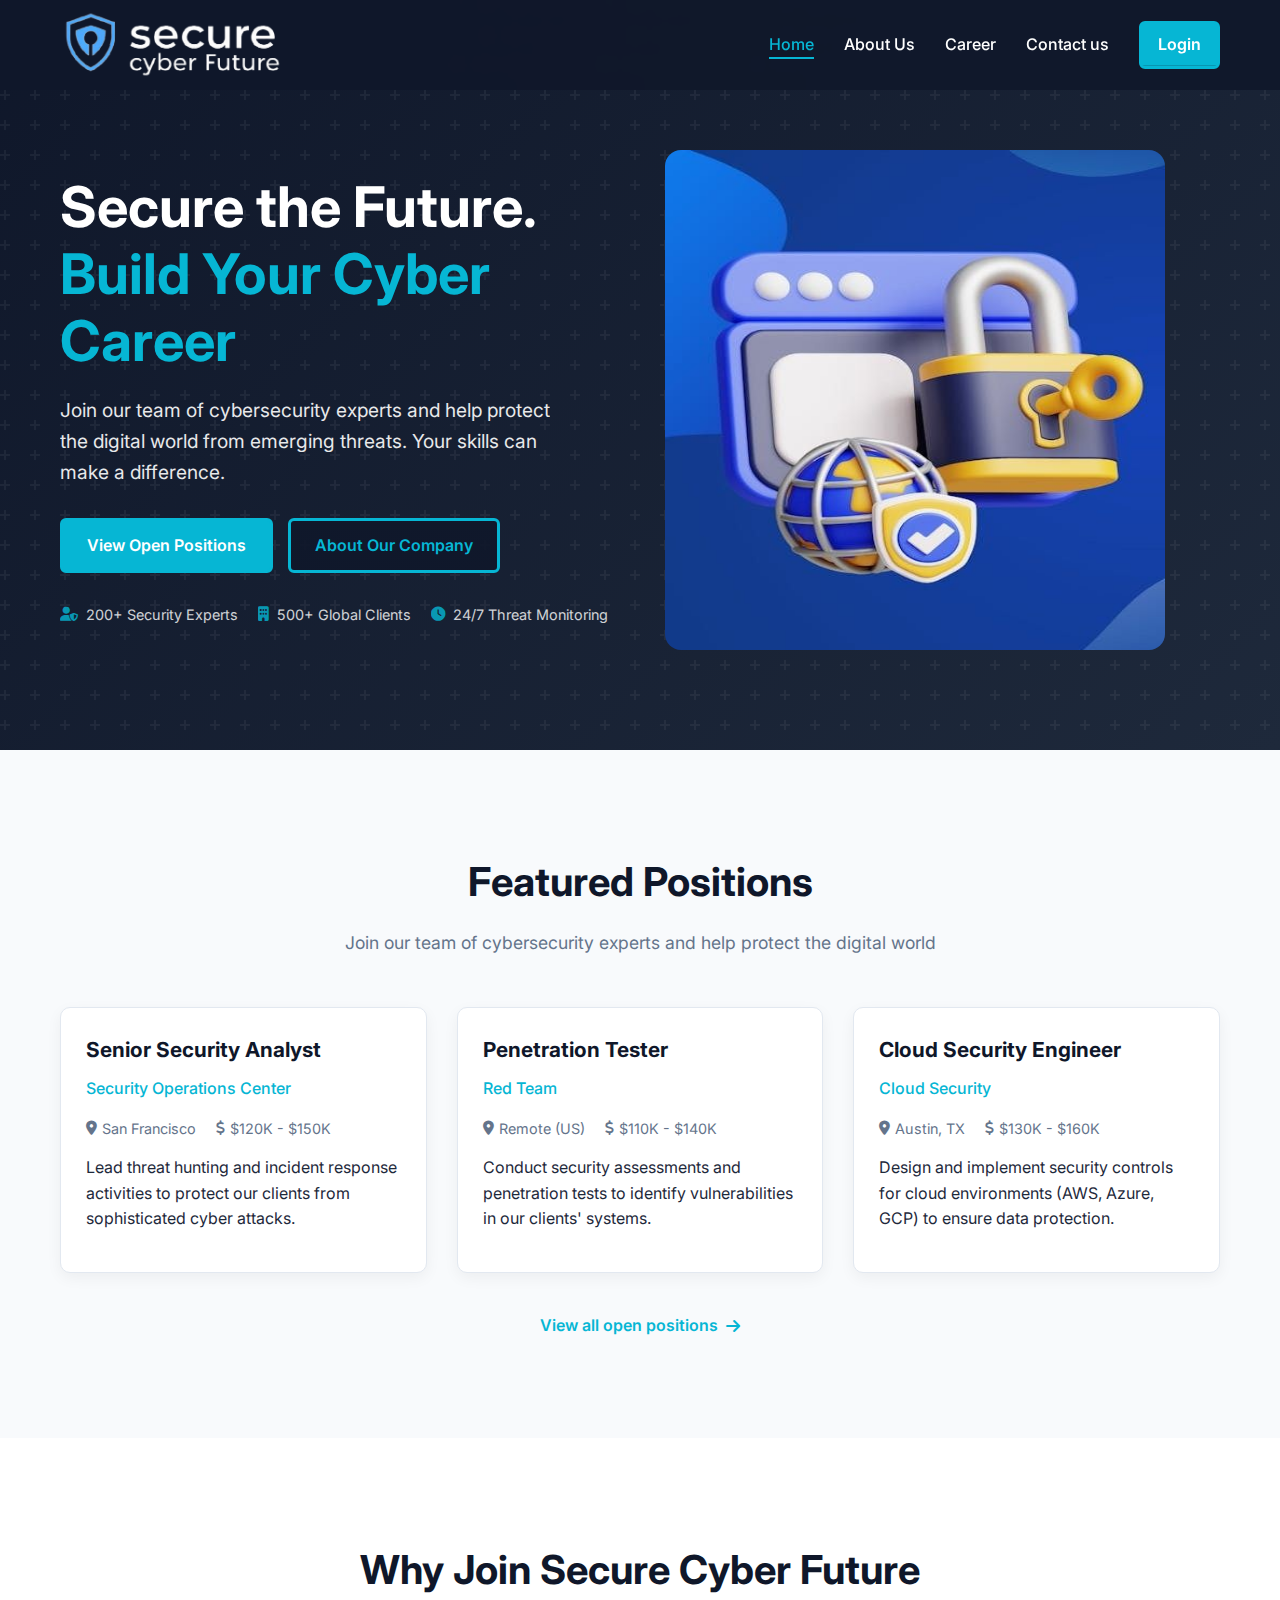
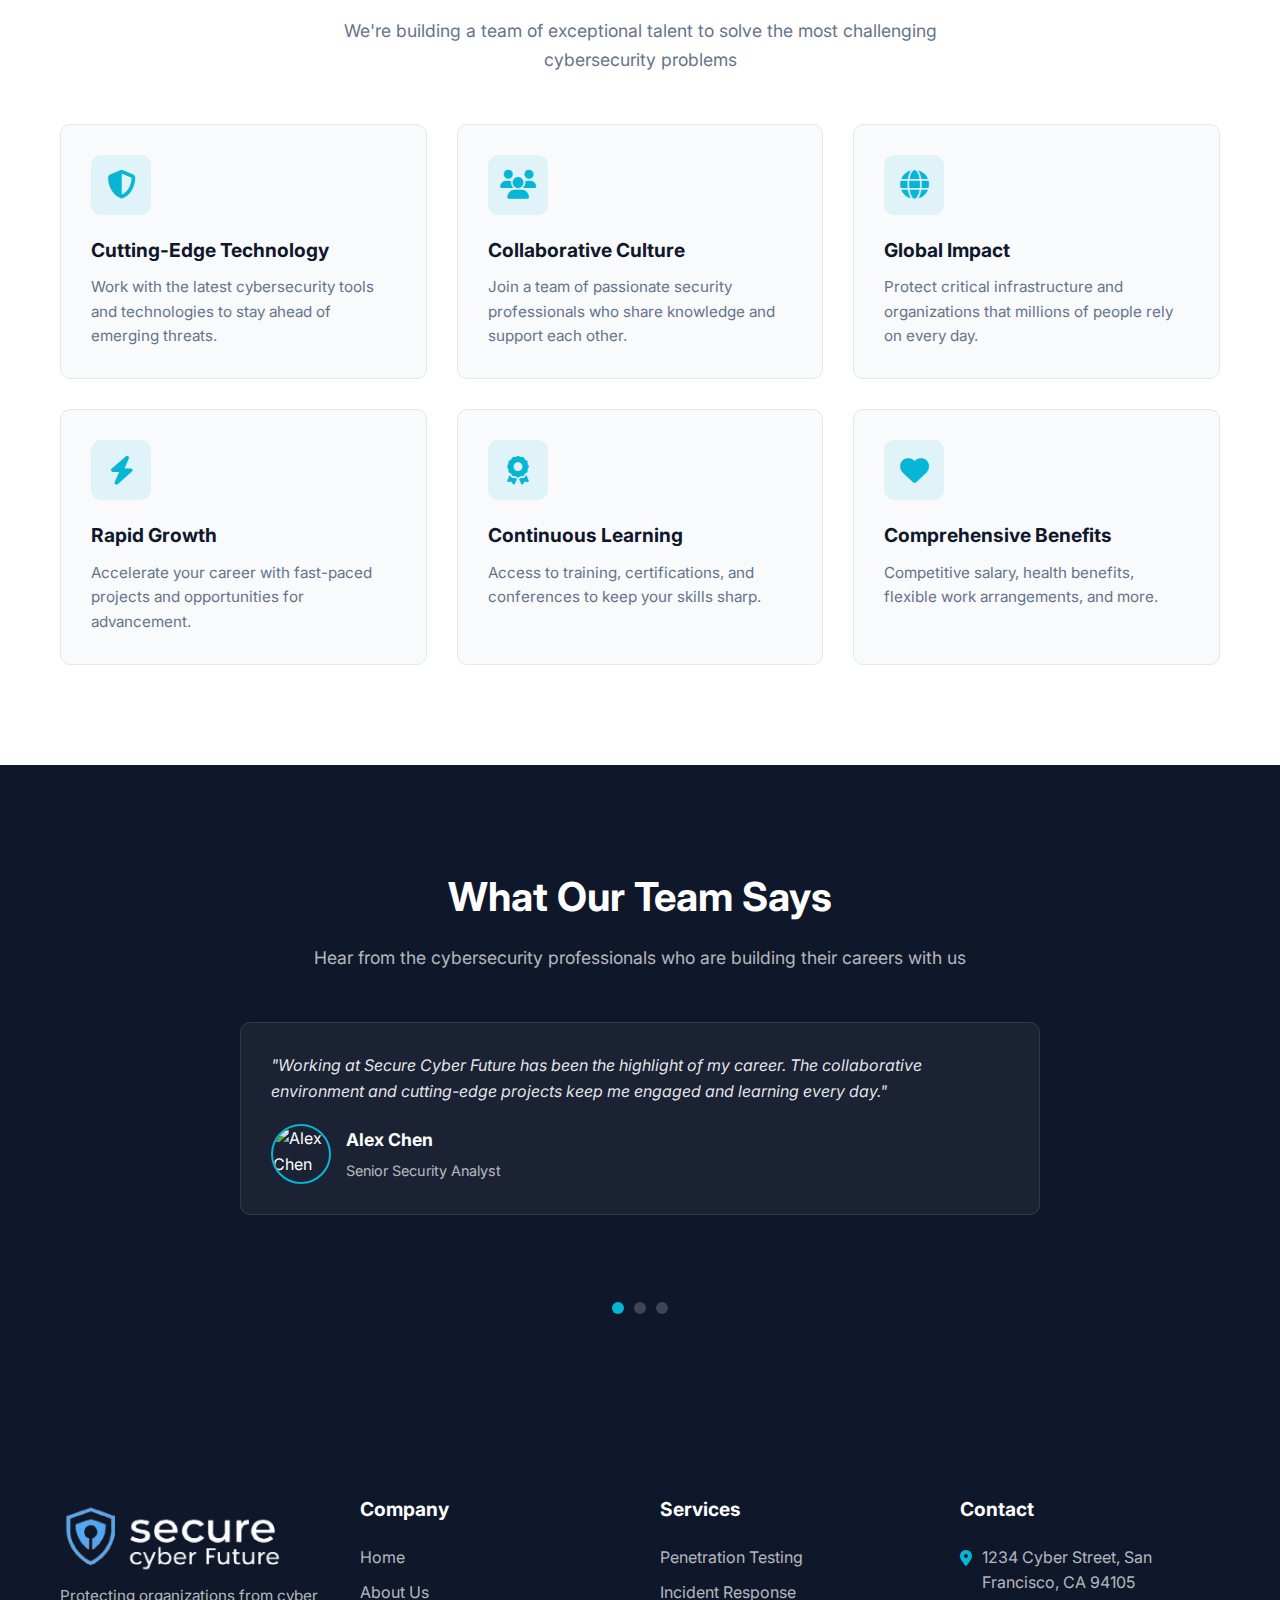
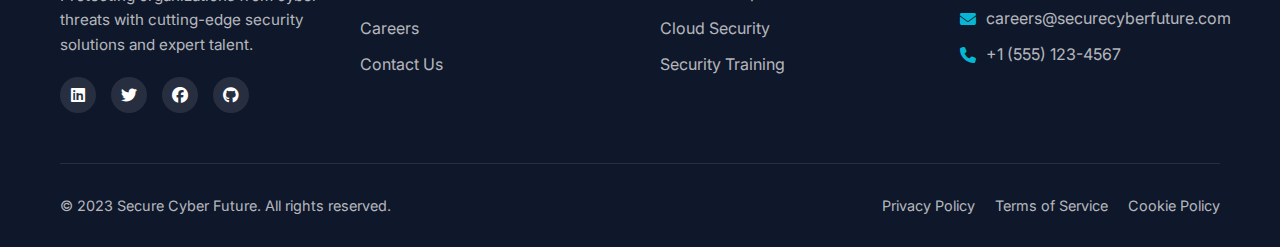
==== CSF_Website/index.html @ c7cc48cf "Add files via upload" ====
<!DOCTYPE html>
<html lang="en">
<head>
    <meta charset="UTF-8">
    <meta name="viewport" content="width=device-width, initial-scale=1.0">
    <link rel="icon" href="img/icon.png" type="image/icon type">
    <title>Secure Cyber Future - Home</title>
    <link rel="stylesheet" href="css/style.css">
    <link rel="stylesheet" href="https://cdnjs.cloudflare.com/ajax/libs/font-awesome/6.4.0/css/all.min.css">
    <link href="https://fonts.googleapis.com/css2?family=Inter:wght@300;400;500;600;700&display=swap" rel="stylesheet">
</head>
<body>
    <header class="h-10vh">
        <div class="container">
            <div class="logo h-10vh">
                <img src="img/logo.png"  alt="Secure Cyber Future">
            </div>
            <nav>
                <ul class="nav-links">
                    <li><a href="index.html" class="active">Home</a></li>
                    <li><a href="about.html">About Us</a></li>
                    <li><a href="career.html">Career</a></li>
                    <li><a href="contact.html">Contact us</a></li>
        
                    <li class="nav-btn"><a href="login.html" class="btn btn-primary-dark">Login</a></li>
                </ul>
                <div class="mobile-menu-btn">
                    <span></span>
                    <span></span>
                    <span></span>
                </div>
            </nav>
        </div>
    </header>
    

    <section class="hero">
        <div class="container">
            <div class="hero-content">
                <h1>Secure the Future.<br><span class="highlight">Build Your Cyber Career</span></h1>
                <p>Join our team of cybersecurity experts and help protect the digital world from emerging threats. Your skills can make a difference.</p>
                <div class="hero-buttons">
                    <a href="career.html" class="btn btn-primary-dark">View Open Positions</a>
                    <a href="about.html" class="btn btn-secondary-dark">About Our Company</a>
                </div>
                <div class="hero-stats">
                    <div class="stat">
                        <i class="fas fa-user-shield"></i>
                        <span>200+ Security Experts</span>
                    </div>
                    <div class="stat">
                        <i class="fas fa-building"></i>
                        <span>500+ Global Clients</span>
                    </div>
                    <div class="stat">
                        <i class="fas fa-clock"></i>
                        <span>24/7 Threat Monitoring</span>
                    </div>
                </div>
            </div>
            <div class="home-banner">
                <img src="img/home-banner.jpg" alt="Cybersecurity team" height="500px" width="500px">
            </div>
        </div>
    </section>

    <section id="jobs" class="jobs">
        <div class="container">
            <div class="section-header">
                <h2>Featured Positions</h2>
                <p>Join our team of cybersecurity experts and help protect the digital world</p>
            </div>
            <div class="job-list">
                <div class="job-card">
                    <div class="job-header">
                        <h3>Senior Security Analyst</h3>
                    </div>
                    <div class="job-department">Security Operations Center</div>
                    <div class="job-details">
                        <div class="job-detail"><i class="fas fa-map-marker-alt"></i> San Francisco</div>
                        <div class="job-detail"><i class="fas fa-dollar-sign"></i> $120K - $150K</div>
                    </div>
                    <p>Lead threat hunting and incident response activities to protect our clients from sophisticated cyber attacks.</p>
                </div>

                <div class="job-card">
                    <div class="job-header">
                        <h3>Penetration Tester</h3>
                    </div>
                    <div class="job-department">Red Team</div>
                    <div class="job-details">
                        <div class="job-detail"><i class="fas fa-map-marker-alt"></i> Remote (US)</div>
                        <div class="job-detail"><i class="fas fa-dollar-sign"></i> $110K - $140K</div>
                    </div>
                    <p>Conduct security assessments and penetration tests to identify vulnerabilities in our clients' systems.</p>
                </div>

                <div class="job-card">
                    <div class="job-header">
                        <h3>Cloud Security Engineer</h3>
                    </div>
                    <div class="job-department">Cloud Security</div>
                    <div class="job-details">
                        <div class="job-detail"><i class="fas fa-map-marker-alt"></i> Austin, TX</div>
                        <div class="job-detail"><i class="fas fa-dollar-sign"></i> $130K - $160K</div>
                    </div>
                    <p>Design and implement security controls for cloud environments (AWS, Azure, GCP) to ensure data protection.</p>
                </div>
            </div>
            <div class="view-all">
                <a href="careers.html" class="btn-text">View all open positions <i class="fas fa-arrow-right"></i></a>
            </div>
        </div>
    </section>

    <section id="about" class="about">
        <div class="container">
            <div class="section-header">
                <h2>Why Join Secure Cyber Future</h2>
                <p>We're building a team of exceptional talent to solve the most challenging cybersecurity problems</p>
            </div>
            <div class="benefits-grid">
                <div class="benefit-card">
                    <div class="benefit-icon">
                        <i class="fas fa-shield-alt"></i>
                    </div>
                    <h3>Cutting-Edge Technology</h3>
                    <p>Work with the latest cybersecurity tools and technologies to stay ahead of emerging threats.</p>
                </div>
                <div class="benefit-card">
                    <div class="benefit-icon">
                        <i class="fas fa-users"></i>
                    </div>
                    <h3>Collaborative Culture</h3>
                    <p>Join a team of passionate security professionals who share knowledge and support each other.</p>
                </div>
                <div class="benefit-card">
                    <div class="benefit-icon">
                        <i class="fas fa-globe"></i>
                    </div>
                    <h3>Global Impact</h3>
                    <p>Protect critical infrastructure and organizations that millions of people rely on every day.</p>
                </div>
                <div class="benefit-card">
                    <div class="benefit-icon">
                        <i class="fas fa-bolt"></i>
                    </div>
                    <h3>Rapid Growth</h3>
                    <p>Accelerate your career with fast-paced projects and opportunities for advancement.</p>
                </div>
                <div class="benefit-card">
                    <div class="benefit-icon">
                        <i class="fas fa-award"></i>
                    </div>
                    <h3>Continuous Learning</h3>
                    <p>Access to training, certifications, and conferences to keep your skills sharp.</p>
                </div>
                <div class="benefit-card">
                    <div class="benefit-icon">
                        <i class="fas fa-heart"></i>
                    </div>
                    <h3>Comprehensive Benefits</h3>
                    <p>Competitive salary, health benefits, flexible work arrangements, and more.</p>
                </div>
            </div>
        </div>
    </section>

    <section class="testimonials">
        <div class="container">
            <div class="section-header">
                <h2>What Our Team Says</h2>
                <p>Hear from the cybersecurity professionals who are building their careers with us</p>
            </div>
            <div class="testimonial-slider overflow-hidden">
                <div class="testimonial-card active">
                    <div class="testimonial-quote">
                        <p>"Working at Secure Cyber Future has been the highlight of my career. The collaborative environment and cutting-edge projects keep me engaged and learning every day."</p>
                    </div>
                    <div class="testimonial-author">
                        <img src="https://placehold.co/100x100/1e293b/e2e8f0?text=AC" alt="Alex Chen">
                        <div>
                            <h4>Alex Chen</h4>
                            <p>Senior Security Analyst</p>
                        </div>
                    </div>
                </div>
                <div class="testimonial-card">
                    <div class="testimonial-quote">
                        <p>"I've grown more in my two years here than in my previous five years in the industry. The mentorship and challenging work have accelerated my professional development."</p>
                    </div>
                    <div class="testimonial-author">
                        <img src="https://placehold.co/100x100/1e293b/e2e8f0?text=SJ" alt="Sarah Johnson">
                        <div>
                            <h4>Sarah Johnson</h4>
                            <p>Penetration Tester</p>
                        </div>
                    </div>
                </div>
                <div class="testimonial-card">
                    <div class="testimonial-quote">
                        <p>"The work-life balance and remote flexibility have been game-changers for me. I can deliver my best work while maintaining a healthy personal life."</p>
                    </div>
                    <div class="testimonial-author">
                        <img src="https://placehold.co/100x100/1e293b/e2e8f0?text=MR" alt="Michael Rodriguez">
                        <div>
                            <h4>Michael Rodriguez</h4>
                            <p>Cloud Security Engineer</p>
                        </div>
                    </div>
                </div>
            </div>
            <div class="testimonial-controls">
                <button class="testimonial-dot active" data-index="0"></button>
                <button class="testimonial-dot" data-index="1"></button>
                <button class="testimonial-dot" data-index="2"></button>
            </div>
        </div>
    </section>

    
    <footer>
        <div class="container">
            <div class="footer-content">
                <div class="footer-column">
                    <div class="logo h-10vh">
                        <img src="img/logo.png"  alt="Secure Cyber Future">
                    </div>
                    <p>Protecting organizations from cyber threats with cutting-edge security solutions and expert talent.</p>
                    <div class="social-links">
                        <a href="https://in.linkedin.com/company/secure-cyber-future"><i class="fab fa-linkedin"></i></a>
                        <a href="#"><i class="fab fa-twitter"></i></a>
                        <a href="https://www.facebook.com/share/18UQe1sdZL/"><i class="fab fa-facebook"></i></a>
                        <a href="#"><i class="fab fa-github"></i></a>
                    </div>
                </div>
                <div class="footer-column">
                    <h3>Company</h3>
                    <ul>
                        <li><a href="index.html">Home</a></li>
                        <li><a href="about.html">About Us</a></li>
                        <li><a href="career.html">Careers</a></li>
                        <li><a href="contact.html">Contact Us</a></li>
                    </ul>
                </div>
                <div class="footer-column">
                    <h3>Services</h3>
                    <ul>
                        <li><a href="#">Penetration Testing</a></li>
                        <li><a href="#">Incident Response</a></li>
                        <li><a href="#">Cloud Security</a></li>
                        <li><a href="#">Security Training</a></li>
                    </ul>
                </div>
                <div class="footer-column">
                    <h3>Contact</h3>
                    <ul class="contact-info">
                        <li><i class="fas fa-map-marker-alt"></i> 1234 Cyber Street, San Francisco, CA 94105</li>
                        <li><i class="fas fa-envelope"></i> careers@securecyberfuture.com</li>
                        <li><i class="fas fa-phone"></i> +1 (555) 123-4567</li>
                    </ul>
                </div>
            </div>
            <div class="footer-bottom">
                <p>&copy; 2023 Secure Cyber Future. All rights reserved.</p>
                <div class="footer-links">
                    <a href="#">Privacy Policy</a>
                    <a href="#">Terms of Service</a>
                    <a href="#">Cookie Policy</a>
                </div>
            </div>
        </div>
    </footer>

    <div id="success-modal" class="modal">
        <div class="modal-content">
            <span class="close-modal">&times;</span>
            <div class="modal-icon">
                <i class="fas fa-check-circle"></i>
            </div>
            <h3>Application Submitted!</h3>
            <p>Thank you for your interest in joining Secure Cyber Future. We've received your application and will be in touch soon.</p>
            <button class="btn btn-primary close-btn">Close</button>
        </div>
    </div>

     <!-- Bootstrap JS -->
    <script src="https://cdn.jsdelivr.net/npm/bootstrap@5.3.0/dist/js/bootstrap.bundle.min.js"></script>
    <!-- AOS Animation Library -->
    <script src="https://unpkg.com/aos@2.3.1/dist/aos.js"></script>
    <script src="js/script.js"></script>

    <script>
            document.addEventListener('DOMContentLoaded', function() {
                const testimonialCards = document.querySelectorAll('.testimonial-card');
                const testimonialDots = document.querySelectorAll('.testimonial-dot');
                let currentIndex = 0;
                let autoScrollInterval;
                const scrollDelay = 5000; // 5 seconds between transitions
                let isAutoScrolling = true;
                const transitionDuration = 500; // Match this with your CSS transition time
            
                // Enhanced showTestimonial function with smooth scrolling
                function showTestimonial(index, isAuto = false) {
                    // Wrap around if index is out of bounds
                    if (index >= testimonialCards.length) {
                        currentIndex = 0;
                    } else if (index < 0) {
                        currentIndex = testimonialCards.length - 1;
                    } else {
                        currentIndex = index;
                    }
            
                    // Add smooth transition
                    testimonialCards.forEach((card, i) => {
                        card.style.transition = `opacity ${transitionDuration/1000}s ease, transform ${transitionDuration/1000}s ease`;
                        if (i === currentIndex) {
                            card.classList.add('active');
                            card.style.opacity = '1';
                            card.style.transform = 'translateX(0)';
                        } else {
                            card.classList.remove('active');
                            card.style.opacity = '0';
                            // Optional: Slide effect - comment out if you prefer fade only
                            card.style.transform = i < currentIndex ? 'translateX(-100%)' : 'translateX(100%)';
                        }
                    });
            
                    // Update dots
                    testimonialDots.forEach((dot, i) => {
                        dot.classList.toggle('active', i === currentIndex);
                    });
            
                    // Handle auto-scroll behavior
                    if (!isAuto) {
                        pauseAutoScroll();
                        // Restart auto-scroll after longer delay when manually changed
                        setTimeout(resumeAutoScroll, scrollDelay * 2);
                    }
                }
            
                // Auto-scroll control functions
                function startAutoScroll() {
                    if (!isAutoScrolling) return;
                    clearInterval(autoScrollInterval);
                    autoScrollInterval = setInterval(() => {
                        showTestimonial(currentIndex + 1, true);
                    }, scrollDelay);
                }
            
                function pauseAutoScroll() {
                    isAutoScrolling = false;
                    clearInterval(autoScrollInterval);
                }
            
                function resumeAutoScroll() {
                    isAutoScrolling = true;
                    startAutoScroll();
                }
            
                // Initialize navigation dots
                testimonialDots.forEach((dot, index) => {
                    dot.addEventListener('click', () => {
                        showTestimonial(index);
                    });
                });
            
                // Add keyboard navigation
                document.addEventListener('keydown', (e) => {
                    if (e.key === 'ArrowLeft') {
                        pauseAutoScroll();
                        showTestimonial(currentIndex - 1);
                    } else if (e.key === 'ArrowRight') {
                        pauseAutoScroll();
                        showTestimonial(currentIndex + 1);
                    }
                });
            
                // Start auto-scroll initially
                startAutoScroll();
            
                // Pause on hover (if container exists)
                const testimonialContainer = document.querySelector('.testimonials-container');
                if (testimonialContainer) {
                    testimonialContainer.addEventListener('mouseenter', pauseAutoScroll);
                    testimonialContainer.addEventListener('mouseleave', resumeAutoScroll);
                    
                    // Touch events for mobile devices
                    testimonialContainer.addEventListener('touchstart', pauseAutoScroll);
                    testimonialContainer.addEventListener('touchend', () => {
                        setTimeout(resumeAutoScroll, scrollDelay);
                    });
                }
            
                // Optional: Add swipe support for touch devices
                let touchStartX = 0;
                let touchEndX = 0;
                
                document.addEventListener('touchstart', (e) => {
                    touchStartX = e.changedTouches[0].screenX;
                }, {passive: true});
            
                document.addEventListener('touchend', (e) => {
                    touchEndX = e.changedTouches[0].screenX;
                    handleSwipe();
                }, {passive: true});
            
                function handleSwipe() {
                    if (Math.abs(touchEndX - touchStartX) < 50) return; // Ignore small movements
                    
                    pauseAutoScroll();
                    if (touchEndX < touchStartX) {
                        // Swipe left - next
                        showTestimonial(currentIndex + 1);
                    } else {
                        // Swipe right - previous
                        showTestimonial(currentIndex - 1);
                    }
                }
            });
    </script>
   
</body>
</html>
---- CSF_Website/css/style.css ----
/* Base Styles */
:root {
    --primary: #06b6d4;
    --primary-dark: #0891b2;
    --secondary: #1e293b;
    --secondary-light: #334155;
    --secondary-dark: #0f172a;
    --text: #1e293b;
    --text-light: #64748b;
    --text-dark: #0f172a;
    --background: #ffffff;
    --background-alt: #f8fafc;
    --border: #e2e8f0;
    --success: #10b981;
    --error: #ef4444;
    --warning: #f59e0b;
}

* {
    margin: 0;
    padding: 0;
    box-sizing: border-box;
}

html {
    scroll-behavior: smooth;
}

body {
    font-family: 'Inter', sans-serif;
    color: var(--text);
    line-height: 1.6;
    background-color: var(--background);
}

.overflow-hidden {
    overflow: hidden;
}

.h-10vh{
    height: 10vh;
}
.h-90vh{
    height: 90vh;
}
.mt-10vh {
    margin-top: 10vh;
}
.h-100vh{
    height: 100vh;
}
.container {
    width: 100%;
    max-width: 1200px;
    margin: 0 auto;
    padding: 0 20px;
}

a {
    text-decoration: none;
    color: var(--primary);
    transition: color 0.3s ease;
}

a:hover {
    color: var(--primary-dark);
}

ul {
    list-style: none;
}

.logo {
    display: flex;
    align-items: center;
}

.logo img{
    height: 80%;
}

.home-banner {
    display: flex;
    align-items: center;
}

.home-banner img{
    border-radius: 1rem;
}

.contact-img {
    display: flex;
    align-items: center;
}

.contact-img img{
    border-radius: 1.5rem;
}

.section-header {
    text-align: center;
    margin-bottom: 50px;
}

.section-header h2 {
    font-size: 2.5rem;
    margin-bottom: 15px;
    color: var(--secondary-dark);
}

.section-header p {
    font-size: 1.1rem;
    color: var(--text-light);
    max-width: 700px;
    margin: 0 auto;
}

.highlight {
    color: var(--primary);
}

/* Buttons */
.btn {
    display: inline-block;
    padding: 12px 24px;
    border-radius: 6px;
    font-weight: 600;
    text-align: center;
    cursor: pointer;
    transition: all 0.3s ease;
    border: none;
    font-size: 1rem;
}

.btn-secondary {
    background: linear-gradient(to left, var(--primary) 50%, #FFF 50%);
    border: 3px solid var(--primary);
    background-size: 200% 100%;
    background-position: left;
    transition: all .5s ease;
    color: var(--primary);
}

.btn-secondary:hover,
.btn-secondary:active {
    color: #FFF;
    background-position: right;
    transition: all .5s ease;
}

.btn-secondary-dark {
    background: linear-gradient(to left, var(--primary) 50%, #0f172ae6 50%);
    border: 3px solid var(--primary);
    background-size: 200% 100%;
    background-position: left;
    transition: all .5s ease;
    color: var(--primary);
}

.btn-secondary-dark:hover,
.btn-secondary-dark:active {
    color: #FFF;
    background-position: right;
    transition: all .5s ease;
}


.btn-primary {
    background: linear-gradient(to left, #fff 50%, var(--primary) 50%);
    border: 3px solid var(--primary);
    background-size: 200% 100%;
    background-position: left;
    transition: all .5s ease;
    color: white;
}

.btn-primary:hover,
.btn-primary:active {
    color: var(--primary);
    background-position: right;
    transition: all .5s ease;
}

.btn-primary-dark {
    background: linear-gradient(to left, #0f172ae6 50%, var(--primary) 50%);
    border: 3px solid var(--primary);
    background-size: 200% 100%;
    background-position: left;
    transition: all .5s ease;
    color: white;
}

.btn-primary-dark:hover,
.btn-primary-dark:active {
    color: var(--primary);
    background-position: right;
    transition: all .5s ease;
}

.btn-text {
    color: var(--primary);
    font-weight: 600;
    display: inline-flex;
    align-items: center;
    transition: all 0.3s ease;
}

.btn-text i {
    margin-left: 8px;
    transition: transform 0.3s ease;
}

.btn-text:hover {
    color: var(--primary-dark);
}

.btn-text:hover i {
    transform: translateX(5px);
}

/* Header */
header {
    position: fixed;
    top: 0;
    left: 0;
    width: 100%;
    z-index: 1000;
    background-color: rgba(15, 23, 42, 0.9);
    backdrop-filter: blur(10px);
    transition: all 0.3s ease;
}

header .container {
    display: flex;
    justify-content: space-between;
    align-items: center;
}




.nav-links {
    display: flex;
    gap: 30px;
}

.nav-links a {
    color: white;
    font-weight: 500;
    position: relative;
}

.nav-links a::after {
    content: '';
    position: absolute;
    bottom: -5px;
    left: 0;
    width: 0;
    height: 2px;
    background-color: var(--primary);
    transition: width 0.3s ease;
}

.nav-links a:hover::after {
    width: 100%;
}

.nav-links a:hover {
    color: var(--primary);
}

.nav-links .active {
    color: var(--primary);
}
.nav-links .active::after {
    width: 100%;
}

.mobile-menu-btn {
    display: none;
    flex-direction: column;
    justify-content: space-between;
    width: 30px;
    height: 21px;
    cursor: pointer;
}

.mobile-menu-btn span {
    display: block;
    height: 3px;
    width: 100%;
    background-color: white;
    border-radius: 3px;
    transition: all 0.3s ease;
}

/* Hero Section */
.hero {
    background: linear-gradient(135deg, var(--secondary-dark) 0%, var(--secondary) 100%);
    color: white;
    padding: 150px 0 100px;
    position: relative;
    overflow: hidden;
}

.hero::before {
    content: '';
    position: absolute;
    top: 0;
    left: 0;
    width: 100%;
    height: 100%;
    background-image: url("data:image/svg+xml,%3Csvg width='60' height='60' viewBox='0 0 60 60' xmlns='http://www.w3.org/2000/svg'%3E%3Cg fill='none' fill-rule='evenodd'%3E%3Cg fill='%23ffffff' fill-opacity='0.05'%3E%3Cpath d='M36 34v-4h-2v4h-4v2h4v4h2v-4h4v-2h-4zm0-30V0h-2v4h-4v2h4v4h2V6h4V4h-4zM6 34v-4H4v4H0v2h4v4h2v-4h4v-2H6zM6 4V0H4v4H0v2h4v4h2V6h4V4H6z'/%3E%3C/g%3E%3C/g%3E%3C/svg%3E");
}

.hero .container {
    display: grid;
    grid-template-columns: 1fr 1fr;
    gap: 50px;
    align-items: center;
    position: relative;
}

.hero-content {
    z-index: 1;
}

.hero h1 {
    font-size: 3.5rem;
    line-height: 1.2;
    margin-bottom: 20px;
}

.hero p {
    font-size: 1.2rem;
    margin-bottom: 30px;
    opacity: 0.9;
    max-width: 500px;
}

.hero-buttons {
    display: flex;
    gap: 15px;
    margin-bottom: 30px;
}

.hero-stats {
    display: flex;
    flex-wrap: wrap;
    gap: 20px;
}

.stat {
    display: flex;
    align-items: center;
    font-size: 0.9rem;
    opacity: 0.8;
}

.stat i {
    margin-right: 8px;
    color: var(--primary);
}

.hero-image {
    position: relative;
    z-index: 1;
}

.hero-image img {
    border-radius: 10px;
    box-shadow: 0 20px 40px rgba(0, 0, 0, 0.3);
    border: 1px solid rgba(255, 255, 255, 0.1);
}

/* Jobs Section */
.jobs {
    padding: 100px 0;
    background-color: var(--background-alt);
}

.job-list {
    display: grid;
    grid-template-columns: repeat(auto-fill, minmax(350px, 1fr));
    gap: 30px;
    margin-bottom: 40px;
}

.job-card {
    background-color: white;
    border-radius: 10px;
    padding: 25px;
    box-shadow: 0 5px 15px rgba(0, 0, 0, 0.05);
    border: 1px solid var(--border);
    transition: transform 0.3s ease, box-shadow 0.3s ease;
    position: relative;
}

.job-card:hover {
    transform: translateY(-5px);
    box-shadow: 0 10px 25px rgba(0, 0, 0, 0.1);
}

.job-header {
    display: flex;
    justify-content: space-between;
    align-items: center;
    margin-bottom: 10px;
}

.job-header h3 {
    font-size: 1.3rem;
    color: var(--secondary-dark);
}

.job-tag {
    font-size: 0.8rem;
    font-weight: 600;
    padding: 4px 10px;
    border-radius: 20px;
    text-transform: uppercase;
}

.job-tag.new {
    background-color: rgba(16, 185, 129, 0.1);
    color: var(--success);
}

.job-department {
    color: var(--primary);
    font-weight: 500;
    margin-bottom: 15px;
}

.job-details {
    display: flex;
    gap: 20px;
    margin-bottom: 15px;
    font-size: 0.9rem;
    color: var(--text-light);
}

.job-detail {
    display: flex;
    align-items: center;
}

.job-detail i {
    margin-right: 5px;
}

.job-card p {
    margin-bottom: 15px;
    color: var(--text);
}

.job-requirements {
    margin-bottom: 20px;
}

.job-requirements h4 {
    font-size: 1rem;
    margin-bottom: 10px;
    color: var(--secondary-dark);
}

.job-requirements ul {
    padding-left: 20px;
}

.job-requirements li {
    position: relative;
    padding-left: 15px;
    margin-bottom: 5px;
    font-size: 0.9rem;
    color: var(--text-light);
}

.job-requirements li::before {
    content: '';
    position: absolute;
    left: 0;
    top: 10px;
    width: 6px;
    height: 6px;
    border-radius: 50%;
    background-color: var(--primary);
}

.job-apply-btn {
    width: calc(100% - 50px);
}

.btn-save {
    position: absolute;
    right: 25px;
    bottom: 25px;
    background: none;
    border: none;
    font-size: 1.2rem;
    color: var(--text-light);
    cursor: pointer;
    transition: color 0.3s ease;
}

.btn-save:hover, .btn-save.saved {
    color: var(--primary);
}

.btn-save.saved i {
    font-weight: 900;
}

.view-all {
    text-align: center;
}

/* About Section */
.about {
    padding: 100px 0;
    background-color: white;
}

.benefits-grid {
    display: grid;
    grid-template-columns: repeat(auto-fill, minmax(300px, 1fr));
    gap: 30px;
}

.benefit-card {
    background-color: var(--background-alt);
    border-radius: 10px;
    padding: 30px;
    border: 1px solid var(--border);
    transition: transform 0.3s ease, border-color 0.3s ease;
}

.benefit-card:hover {
    transform: translateY(-5px);
    border-color: var(--primary);
}

.benefit-icon {
    width: 60px;
    height: 60px;
    background-color: rgba(6, 182, 212, 0.1);
    border-radius: 10px;
    display: flex;
    align-items: center;
    justify-content: center;
    margin-bottom: 20px;
}

.benefit-icon i {
    font-size: 1.8rem;
    color: var(--primary);
}

.benefit-card h3 {
    font-size: 1.2rem;
    margin-bottom: 10px;
    color: var(--secondary-dark);
}

.benefit-card p {
    color: var(--text-light);
    font-size: 0.95rem;
}
/* Ensure nav-links list items are aligned properly */
.nav-links {
    display: flex;
    gap: 30px;
    align-items: center;
}

/* Style for new nav button list items */
.nav-links li.nav-btn a.btn {
    padding: 8px 16px;
    border-radius: 6px;
    font-weight: 600;
    text-decoration: none;
    transition: all 0.3s ease;
}



/* Login Button */
.nav-links .btn-primary:hover::after {
    width: 0%;
}

.nav-links .btn-primary-dark:hover::after {
    width: 0%;
}


    

/* Mobile responsiveness */
@media (max-width: 768px) {
    .nav-links {
        display: none;
    }
    .mobile-menu-btn {
        display: flex;
    }
}

@media (max-width: 768px) {
    .home-banner img {
        display: none;  
    }
}

/* Testimonials Section */
.testimonials {
    padding: 100px 0;
    background-color: var(--secondary-dark);
    color: white;
}

.testimonials .section-header h2 {
    color: white;
}

.testimonials .section-header p {
    color: rgba(255, 255, 255, 0.7);
}

.testimonial-slider {
    position: relative;
    max-width: 800px;
    margin: 0 auto 30px;
    height: 250px;
}

.testimonial-card {
    background-color: rgba(255, 255, 255, 0.05);
    border-radius: 10px;
    padding: 30px;
    border: 1px solid rgba(255, 255, 255, 0.1);
    position: absolute;
    top: 0;
    left: 0;
    width: 100%;
    opacity: 0;
    visibility: hidden;
    transition: all 0.5s ease;
}

.testimonial-card.active {
    opacity: 1;
    visibility: visible;
}

.testimonial-quote {
    margin-bottom: 20px;
    font-style: italic;
    color: rgba(255, 255, 255, 0.9);
}

.testimonial-author {
    display: flex;
    align-items: center;
}

.testimonial-author img {
    width: 60px;
    height: 60px;
    border-radius: 50%;
    margin-right: 15px;
    border: 2px solid var(--primary);
}

.testimonial-author h4 {
    font-size: 1.1rem;
    margin-bottom: 5px;
}

.testimonial-author p {
    font-size: 0.9rem;
    color: rgba(255, 255, 255, 0.7);
}

.testimonial-controls {
    display: flex;
    justify-content: center;
    gap: 10px;
}

.testimonial-dot {
    width: 12px;
    height: 12px;
    border-radius: 50%;
    background-color: rgba(255, 255, 255, 0.2);
    border: none;
    cursor: pointer;
    transition: all 0.3s ease;
}

.testimonial-dot.active {
    background-color: var(--primary);
}

/* Apply Section */
.apply {
    padding: 100px 0;
    background-color: var(--background-alt);
}

.apply .container {
    display: grid;
    grid-template-columns: 1fr 1fr;
    gap: 100px;
    align-items: center;
}

.application-form {
    display: flex;
    flex-wrap: wrap;
    gap: 20px;
}

.form-group {
    width: calc(50% - 10px);
}

.form-group.full-width {
    width: 100%;
}

label {
    display: block;
    margin-bottom: 8px;
    font-weight: 500;
    color: var(--secondary-dark);
}

input, select, textarea {
    width: 100%;
    padding: 12px 15px;
    border: 1px solid var(--border);
    border-radius: 6px;
    font-family: 'Inter', sans-serif;
    font-size: 1rem;
    transition: border-color 0.3s ease;
}

input:focus, select:focus, textarea:focus {
    outline: none;
    border-color: var(--primary);
}

input[type="file"] {
    padding: 10px;
}

textarea {
    resize: vertical;
    min-height: 120px;
}

.checkbox-container {
    display: flex;
    align-items: center;
    position: relative;
    padding-left: 35px;
    cursor: pointer;
    font-size: 0.95rem;
    user-select: none;
}

.checkbox-container input {
    position: absolute;
    opacity: 0;
    cursor: pointer;
    height: 0;
    width: 0;
}

.checkmark {
    position: absolute;
    top: 0;
    left: 0;
    height: 20px;
    width: 20px;
    background-color: #fff;
    border: 1px solid var(--border);
    border-radius: 4px;
}

.checkbox-container:hover input ~ .checkmark {
    border-color: var(--primary);
}

.checkbox-container input:checked ~ .checkmark {
    background-color: var(--primary);
    border-color: var(--primary);
}

.checkmark:after {
    content: "";
    position: absolute;
    display: none;
}

.checkbox-container input:checked ~ .checkmark:after {
    display: block;
}

.checkbox-container .checkmark:after {
    left: 7px;
    top: 3px;
    width: 5px;
    height: 10px;
    border: solid white;
    border-width: 0 2px 2px 0;
    transform: rotate(45deg);
}

.apply-image img {
    border-radius: 10px;
    box-shadow: 0 10px 30px rgba(0, 0, 0, 0.1);
}

/* Footer */
footer {
    background-color: var(--secondary-dark);
    color: white;
    padding: 80px 0 30px;
}

.footer-content {
    display: grid;
    grid-template-columns: repeat(auto-fit, minmax(200px, 1fr));
    gap: 40px;
    margin-bottom: 50px;
}

.footer-column h3 {
    font-size: 1.2rem;
    margin-bottom: 20px;
    color: white;
}

.footer-column p {
    color: rgba(255, 255, 255, 0.7);
    margin-bottom: 20px;
    font-size: 0.95rem;
}

.footer-column ul li {
    margin-bottom: 10px;
}

.footer-column ul li a {
    color: rgba(255, 255, 255, 0.7);
    transition: color 0.3s ease;
}

.footer-column ul li a:hover {
    color: var(--primary);
}

.social-links {
    display: flex;
    gap: 15px;
}

.social-links a {
    display: flex;
    align-items: center;
    justify-content: center;
    width: 36px;
    height: 36px;
    background-color: rgba(255, 255, 255, 0.1);
    border-radius: 50%;
    color: white;
    transition: all 0.3s ease;
}

.social-links a:hover {
    background-color: var(--primary);
    color: white;
}

.contact-info li {
    display: flex;
    align-items: flex-start;
    margin-bottom: 15px;
    color: rgba(255, 255, 255, 0.7);
}

.contact-info li i {
    margin-right: 10px;
    margin-top: 5px;
    color: var(--primary);
}

.footer-bottom {
    display: flex;
    justify-content: space-between;
    align-items: center;
    padding-top: 30px;
    border-top: 1px solid rgba(255, 255, 255, 0.1);
    font-size: 0.9rem;
}

.footer-bottom p {
    color: rgba(255, 255, 255, 0.7);
}

.footer-links {
    display: flex;
    gap: 20px;
}

.footer-links a {
    color: rgba(255, 255, 255, 0.7);
}

.footer-links a:hover {
    color: var(--primary);
}

/* Modal */
.modal {
    display: none;
    position: fixed;
    z-index: 2000;
    left: 0;
    top: 0;
    width: 100%;
    height: 100%;
    background-color: rgba(15, 23, 42, 0.8);
    backdrop-filter: blur(5px);
}

.modal-content {
    background-color: white;
    margin: 10% auto;
    padding: 40px;
    border-radius: 10px;
    max-width: 500px;
    text-align: center;
    box-shadow: 0 10px 30px rgba(0, 0, 0, 0.2);
    animation: modalFadeIn 0.5s;
}

@keyframes modalFadeIn {
    from {
        opacity: 0;
        transform: translateY(-50px);
    }
    to {
        opacity: 1;
        transform: translateY(0);
    }
}

.close-modal {
    position: absolute;
    top: 20px;
    right: 20px;
    font-size: 1.5rem;
    cursor: pointer;
    color: var(--text-light);
    transition: color 0.3s ease;
}

.close-modal:hover {
    color: var(--text-dark);
}

.modal-icon {
    font-size: 4rem;
    color: var(--success);
    margin-bottom: 20px;
}

.modal h3 {
    font-size: 1.8rem;
    margin-bottom: 15px;
    color: var(--secondary-dark);
}

.modal p {
    margin-bottom: 25px;
    color: var(--text-light);
}

/* Responsive Styles */
@media (max-width: 992px) {
    .hero h1 {
        font-size: 2.8rem;
    }

    .hero .container, .apply .container {
        grid-template-columns: 1fr;
    }

    .hero-image {
        display: none;
    }

    .apply-image {
        display: none;
    }
}

@media (max-width: 768px) {
    .nav-links {
        display: none;
    }

    .mobile-menu-btn {
        display: flex;
    }

    .mobile-menu-active .nav-links {
        display: flex;
        flex-direction: column;
        position: absolute;
        top: 70px;
        left: 0;
        width: 100%;
        background-color: var(--secondary-dark);
        padding: 20px;
        gap: 15px;
    }

    .section-header h2 {
        font-size: 2rem;
    }

    .job-list {
        grid-template-columns: 1fr;
    }

    .footer-content {
        grid-template-columns: 1fr;
    }

    .footer-bottom {
        flex-direction: column;
        gap: 15px;
    }
}

@media (max-width: 576px) {
    .hero h1 {
        font-size: 2.2rem;
    }

    .hero-buttons {
        flex-direction: column;
    }

    .form-group {
        width: 100%;
    }

    .modal-content {
        margin: 20% auto;
        padding: 30px;
    }
}
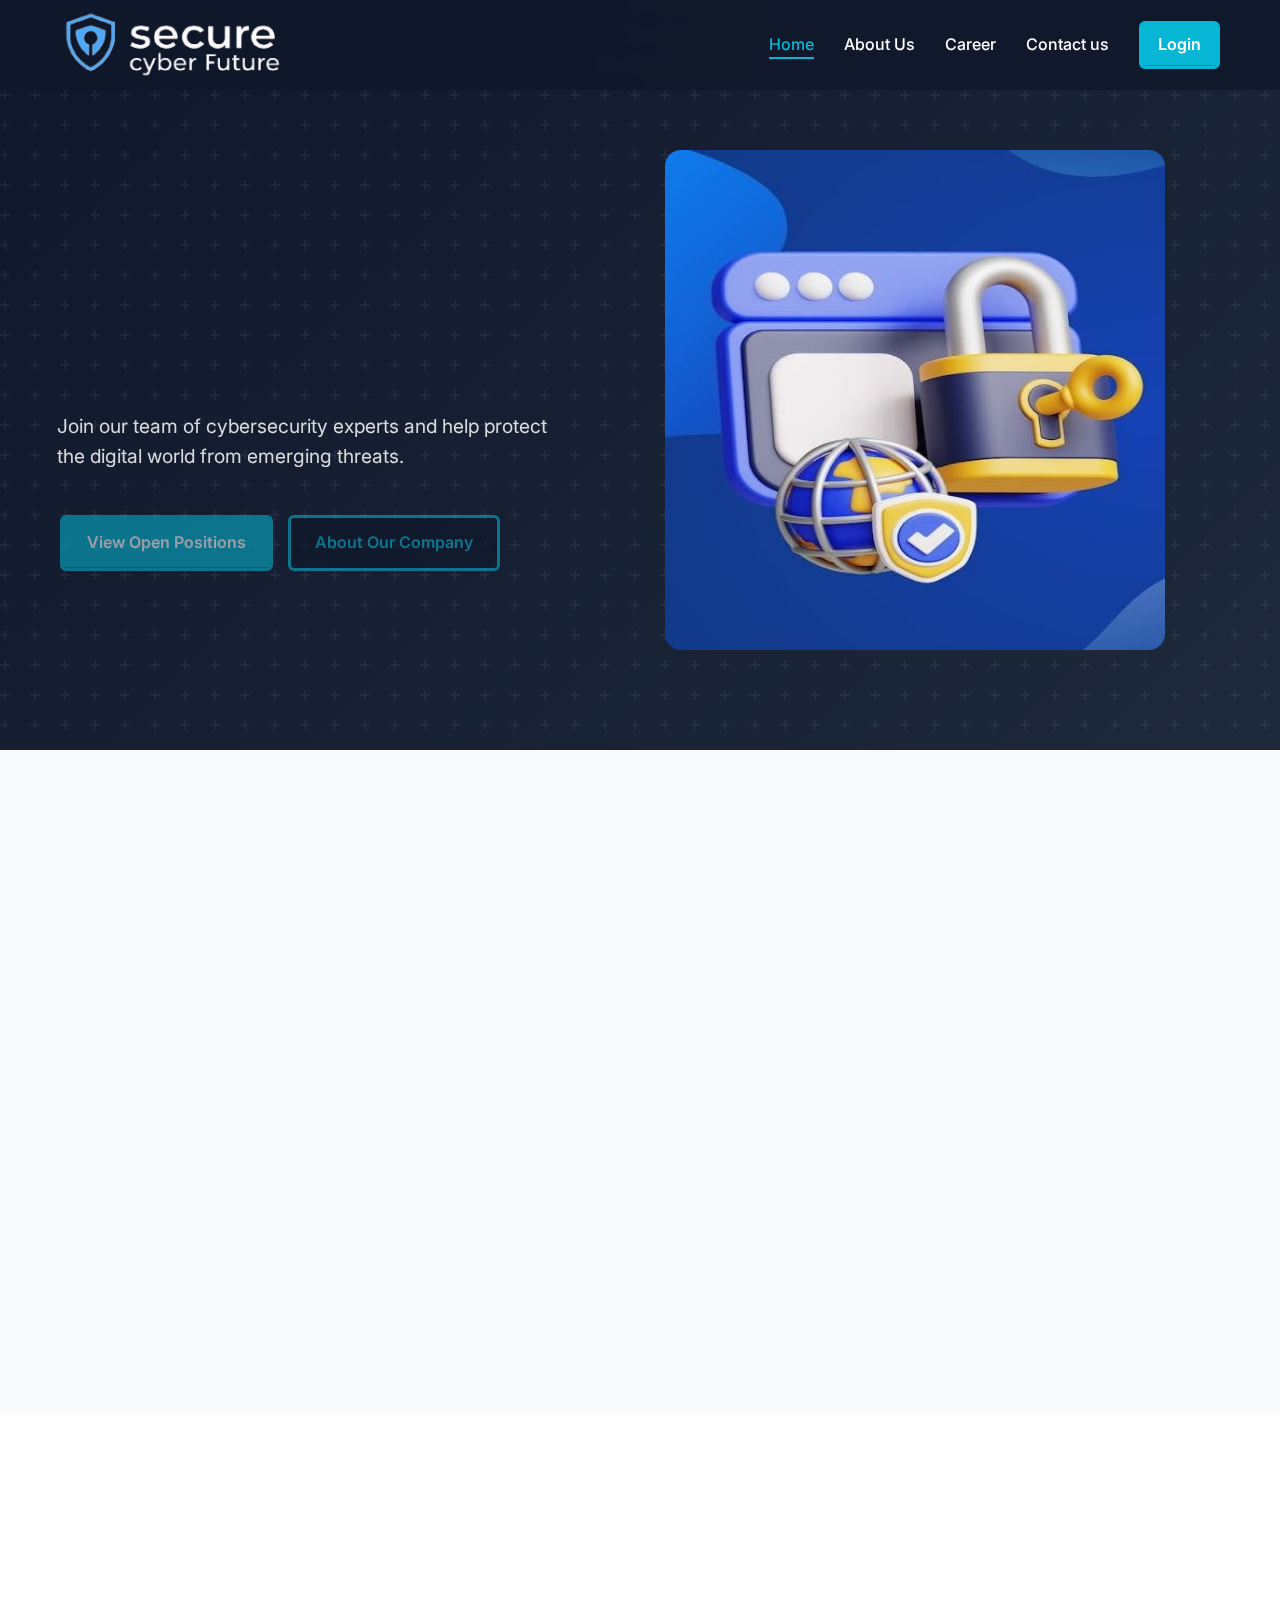
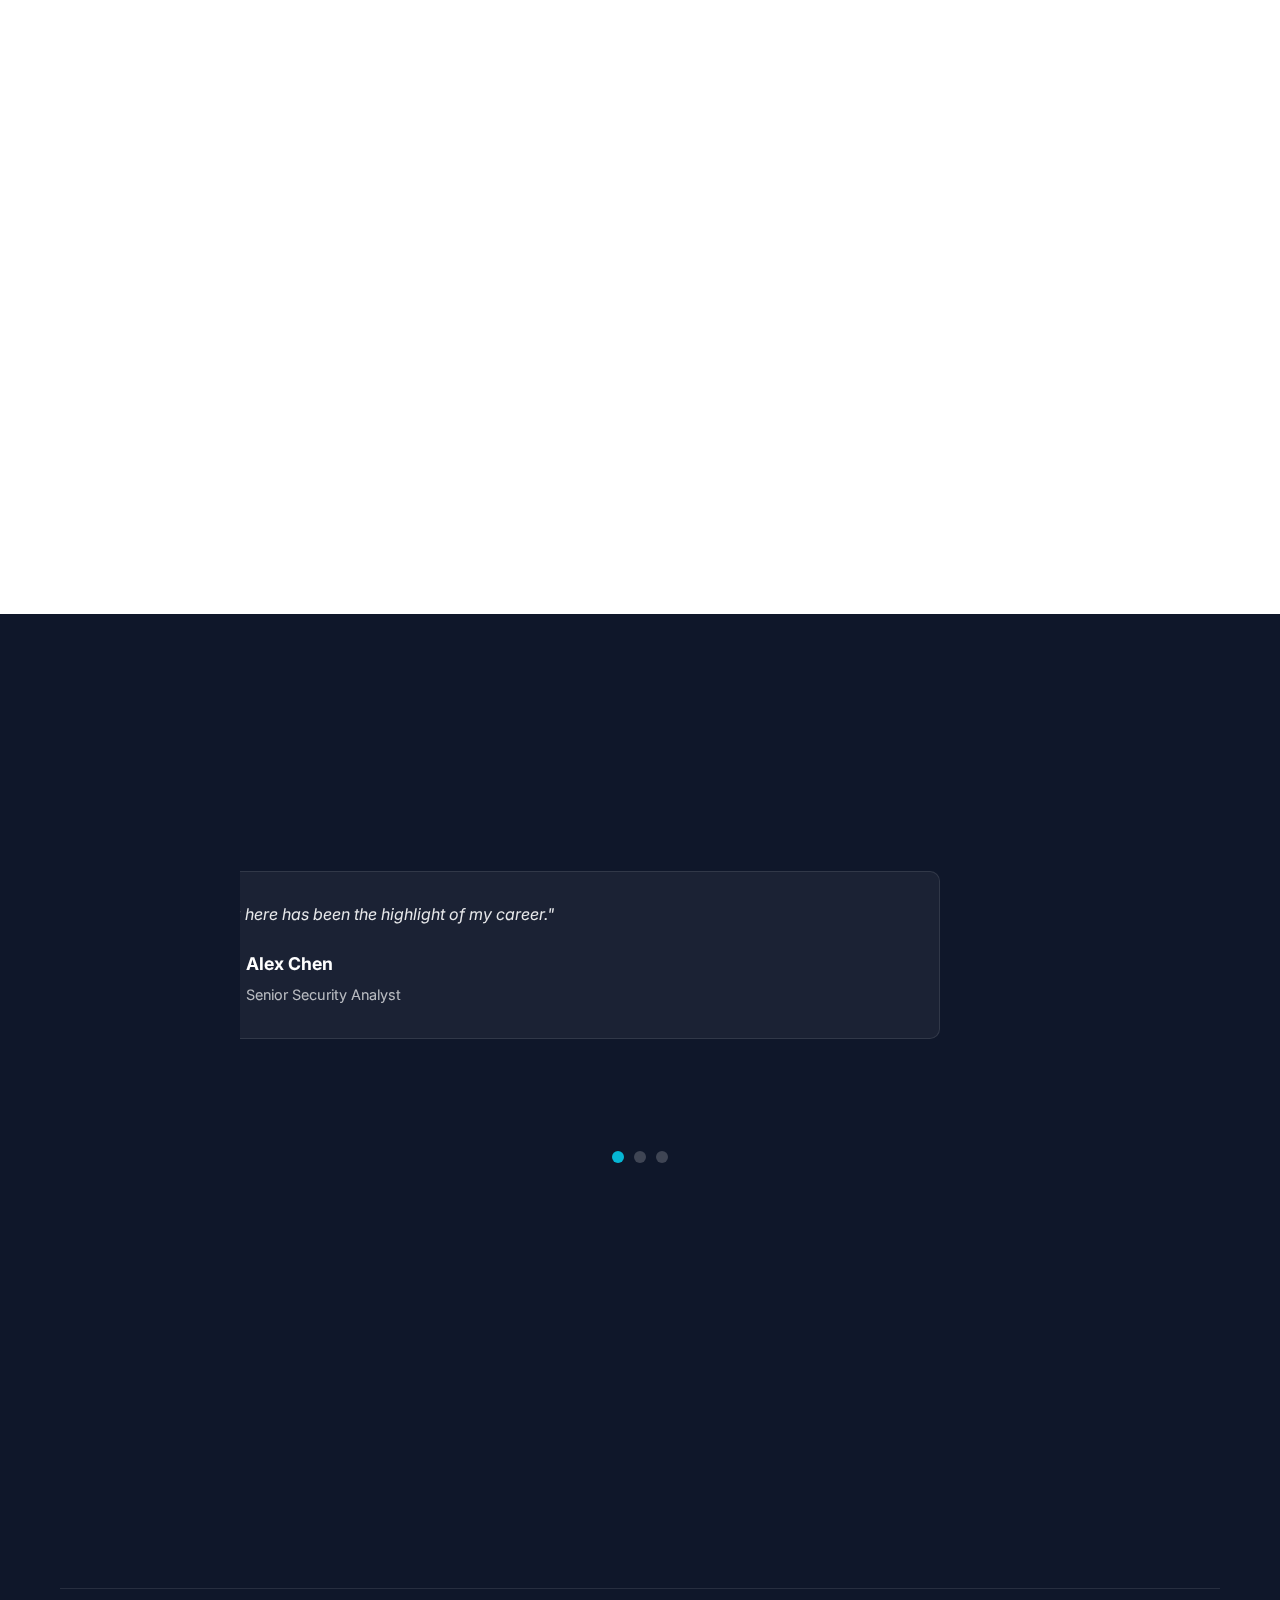
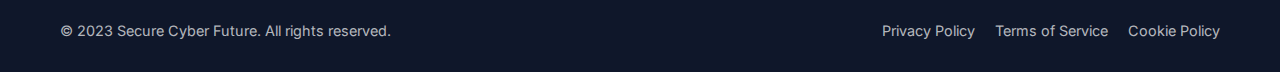
==== commit d6303985: "Update index.html" ====
--- a/CSF_Website/index.html
+++ b/CSF_Website/index.html
@@ -5,24 +5,33 @@
     <meta name="viewport" content="width=device-width, initial-scale=1.0">
     <link rel="icon" href="img/icon.png" type="image/icon type">
     <title>Secure Cyber Future - Home</title>
+    
+    <!-- Animation Frameworks -->
+    <link href="https://unpkg.com/aos@2.3.1/dist/aos.css" rel="stylesheet">
+    <link rel="stylesheet" href="https://cdnjs.cloudflare.com/ajax/libs/animate.css/4.1.1/animate.min.css"/>
+    
+    <!-- Your Existing Styles -->
     <link rel="stylesheet" href="css/style.css">
     <link rel="stylesheet" href="https://cdnjs.cloudflare.com/ajax/libs/font-awesome/6.4.0/css/all.min.css">
     <link href="https://fonts.googleapis.com/css2?family=Inter:wght@300;400;500;600;700&display=swap" rel="stylesheet">
+    
 </head>
 <body>
-    <header class="h-10vh">
-        <div class="container">
-            <div class="logo h-10vh">
-                <img src="img/logo.png"  alt="Secure Cyber Future">
+    <!-- Animated Header -->
+    <header class="h-10vh" data-aos="fade-down" data-aos-duration="500">
+        <div class="container">
+            <div class="logo h-10vh animate__animated animate__fadeInLeft">
+                <img src="img/logo.png" alt="Secure Cyber Future">
             </div>
             <nav>
                 <ul class="nav-links">
-                    <li><a href="index.html" class="active">Home</a></li>
-                    <li><a href="about.html">About Us</a></li>
-                    <li><a href="career.html">Career</a></li>
-                    <li><a href="contact.html">Contact us</a></li>
-        
-                    <li class="nav-btn"><a href="login.html" class="btn btn-primary-dark">Login</a></li>
+                    <li><a href="index.html" class="active animate__animated animate__fadeIn">Home</a></li>
+                    <li><a href="about.html" class="animate__animated animate__fadeIn animate__delay-1s">About Us</a></li>
+                    <li><a href="career.html" class="animate__animated animate__fadeIn animate__delay-2s">Career</a></li>
+                    <li><a href="contact.html" class="animate__animated animate__fadeIn animate__delay-3s">Contact us</a></li>
+                    <li class="nav-btn animate__animated animate__fadeIn animate__delay-4s">
+                        <a href="login.html" class="btn btn-primary-dark pulse-effect">Login</a>
+                    </li>
                 </ul>
                 <div class="mobile-menu-btn">
                     <span></span>
@@ -32,18 +41,18 @@
             </nav>
         </div>
     </header>
-    
-
+
+    <!-- Hero Section with Enhanced Animations -->
     <section class="hero">
         <div class="container">
-            <div class="hero-content">
-                <h1>Secure the Future.<br><span class="highlight">Build Your Cyber Career</span></h1>
-                <p>Join our team of cybersecurity experts and help protect the digital world from emerging threats. Your skills can make a difference.</p>
-                <div class="hero-buttons">
-                    <a href="career.html" class="btn btn-primary-dark">View Open Positions</a>
-                    <a href="about.html" class="btn btn-secondary-dark">About Our Company</a>
-                </div>
-                <div class="hero-stats">
+            <div class="hero-content" data-aos="fade-right" data-aos-duration="800">
+                <h1 class="animate__animated animate__fadeInDown">Secure the Future.<br><span class="highlight animate__animated animate__fadeIn animate__delay-1s">Build Your Cyber Career</span></h1>
+                <p class="animate__animated animate__fadeIn animate__delay-2s">Join our team of cybersecurity experts and help protect the digital world from emerging threats.</p>
+                <div class="hero-buttons animate__animated animate__fadeInUp animate__delay-3s">
+                    <a href="career.html" class="btn btn-primary-dark animate-float">View Open Positions</a>
+                    <a href="about.html" class="btn btn-secondary-dark animate-float" style="animation-delay: 0.3s">About Our Company</a>
+                </div>
+                <div class="hero-stats animate__animated animate__fadeIn animate__delay-4s">
                     <div class="stat">
                         <i class="fas fa-user-shield"></i>
                         <span>200+ Security Experts</span>
@@ -58,20 +67,21 @@
                     </div>
                 </div>
             </div>
-            <div class="home-banner">
-                <img src="img/home-banner.jpg" alt="Cybersecurity team" height="500px" width="500px">
+            <div class="home-banner animate__animated animate__fadeInRight" data-aos="fade-left" data-aos-duration="800">
+                <img src="img/home-banner.jpg" alt="Cybersecurity team" height="500px" width="500px" class="animate-float" style="animation-delay: 0.5s">
             </div>
         </div>
     </section>
 
+    <!-- Jobs Section with Staggered Animations -->
     <section id="jobs" class="jobs">
         <div class="container">
-            <div class="section-header">
-                <h2>Featured Positions</h2>
-                <p>Join our team of cybersecurity experts and help protect the digital world</p>
+            <div class="section-header" data-aos="fade-up">
+                <h2 class="animate__animated animate__fadeIn">Featured Positions</h2>
+                <p class="animate__animated animate__fadeIn animate__delay-1s">Join our team of cybersecurity experts</p>
             </div>
             <div class="job-list">
-                <div class="job-card">
+                <div class="job-card animate__animated animate__fadeInUp" data-aos="fade-up" data-aos-delay="100">
                     <div class="job-header">
                         <h3>Senior Security Analyst</h3>
                     </div>
@@ -80,10 +90,10 @@
                         <div class="job-detail"><i class="fas fa-map-marker-alt"></i> San Francisco</div>
                         <div class="job-detail"><i class="fas fa-dollar-sign"></i> $120K - $150K</div>
                     </div>
-                    <p>Lead threat hunting and incident response activities to protect our clients from sophisticated cyber attacks.</p>
-                </div>
-
-                <div class="job-card">
+                    <p>Lead threat hunting and incident response activities.</p>
+                </div>
+
+                <div class="job-card animate__animated animate__fadeInUp" data-aos="fade-up" data-aos-delay="200">
                     <div class="job-header">
                         <h3>Penetration Tester</h3>
                     </div>
@@ -92,10 +102,10 @@
                         <div class="job-detail"><i class="fas fa-map-marker-alt"></i> Remote (US)</div>
                         <div class="job-detail"><i class="fas fa-dollar-sign"></i> $110K - $140K</div>
                     </div>
-                    <p>Conduct security assessments and penetration tests to identify vulnerabilities in our clients' systems.</p>
-                </div>
-
-                <div class="job-card">
+                    <p>Conduct security assessments and penetration tests.</p>
+                </div>
+
+                <div class="job-card animate__animated animate__fadeInUp" data-aos="fade-up" data-aos-delay="300">
                     <div class="job-header">
                         <h3>Cloud Security Engineer</h3>
                     </div>
@@ -104,78 +114,80 @@
                         <div class="job-detail"><i class="fas fa-map-marker-alt"></i> Austin, TX</div>
                         <div class="job-detail"><i class="fas fa-dollar-sign"></i> $130K - $160K</div>
                     </div>
-                    <p>Design and implement security controls for cloud environments (AWS, Azure, GCP) to ensure data protection.</p>
-                </div>
-            </div>
-            <div class="view-all">
+                    <p>Design and implement security controls for cloud.</p>
+                </div>
+            </div>
+            <div class="view-all animate__animated animate__fadeIn" data-aos="fade-up" data-aos-delay="400">
                 <a href="careers.html" class="btn-text">View all open positions <i class="fas fa-arrow-right"></i></a>
             </div>
         </div>
     </section>
 
+    <!-- About/Benefits Section -->
     <section id="about" class="about">
         <div class="container">
-            <div class="section-header">
-                <h2>Why Join Secure Cyber Future</h2>
-                <p>We're building a team of exceptional talent to solve the most challenging cybersecurity problems</p>
+            <div class="section-header" data-aos="fade-up">
+                <h2 class="animate__animated animate__fadeIn">Why Join Us</h2>
+                <p class="animate__animated animate__fadeIn animate__delay-1s">Solving challenging cybersecurity problems</p>
             </div>
             <div class="benefits-grid">
-                <div class="benefit-card">
+                <div class="benefit-card animate__animated animate__zoomIn" data-aos="zoom-in" data-aos-delay="100">
                     <div class="benefit-icon">
                         <i class="fas fa-shield-alt"></i>
                     </div>
                     <h3>Cutting-Edge Technology</h3>
-                    <p>Work with the latest cybersecurity tools and technologies to stay ahead of emerging threats.</p>
-                </div>
-                <div class="benefit-card">
+                    <p>Work with the latest cybersecurity tools.</p>
+                </div>
+                <div class="benefit-card animate__animated animate__zoomIn" data-aos="zoom-in" data-aos-delay="150">
                     <div class="benefit-icon">
                         <i class="fas fa-users"></i>
                     </div>
                     <h3>Collaborative Culture</h3>
-                    <p>Join a team of passionate security professionals who share knowledge and support each other.</p>
-                </div>
-                <div class="benefit-card">
+                    <p>Join passionate security professionals.</p>
+                </div>
+                <div class="benefit-card animate__animated animate__zoomIn" data-aos="zoom-in" data-aos-delay="200">
                     <div class="benefit-icon">
                         <i class="fas fa-globe"></i>
                     </div>
                     <h3>Global Impact</h3>
-                    <p>Protect critical infrastructure and organizations that millions of people rely on every day.</p>
-                </div>
-                <div class="benefit-card">
+                    <p>Protect critical infrastructure.</p>
+                </div>
+                <div class="benefit-card animate__animated animate__zoomIn" data-aos="zoom-in" data-aos-delay="250">
                     <div class="benefit-icon">
                         <i class="fas fa-bolt"></i>
                     </div>
                     <h3>Rapid Growth</h3>
-                    <p>Accelerate your career with fast-paced projects and opportunities for advancement.</p>
-                </div>
-                <div class="benefit-card">
+                    <p>Accelerate your career.</p>
+                </div>
+                <div class="benefit-card animate__animated animate__zoomIn" data-aos="zoom-in" data-aos-delay="300">
                     <div class="benefit-icon">
                         <i class="fas fa-award"></i>
                     </div>
                     <h3>Continuous Learning</h3>
-                    <p>Access to training, certifications, and conferences to keep your skills sharp.</p>
-                </div>
-                <div class="benefit-card">
+                    <p>Access to training and certifications.</p>
+                </div>
+                <div class="benefit-card animate__animated animate__zoomIn" data-aos="zoom-in" data-aos-delay="350">
                     <div class="benefit-icon">
                         <i class="fas fa-heart"></i>
                     </div>
                     <h3>Comprehensive Benefits</h3>
-                    <p>Competitive salary, health benefits, flexible work arrangements, and more.</p>
+                    <p>Competitive salary and benefits.</p>
                 </div>
             </div>
         </div>
     </section>
 
+    <!-- Testimonials Section -->
     <section class="testimonials">
         <div class="container">
-            <div class="section-header">
-                <h2>What Our Team Says</h2>
-                <p>Hear from the cybersecurity professionals who are building their careers with us</p>
+            <div class="section-header" data-aos="fade-up">
+                <h2 class="animate__animated animate__fadeIn">What Our Team Says</h2>
+                <p class="animate__animated animate__fadeIn animate__delay-1s">Hear from our cybersecurity professionals</p>
             </div>
             <div class="testimonial-slider overflow-hidden">
-                <div class="testimonial-card active">
+                <div class="testimonial-card active animate__animated animate__fadeInRight" data-aos="fade-right">
                     <div class="testimonial-quote">
-                        <p>"Working at Secure Cyber Future has been the highlight of my career. The collaborative environment and cutting-edge projects keep me engaged and learning every day."</p>
+                        <p>"Working here has been the highlight of my career."</p>
                     </div>
                     <div class="testimonial-author">
                         <img src="https://placehold.co/100x100/1e293b/e2e8f0?text=AC" alt="Alex Chen">
@@ -185,9 +197,9 @@
                         </div>
                     </div>
                 </div>
-                <div class="testimonial-card">
+                <div class="testimonial-card animate__animated animate__fadeInRight" data-aos="fade-right" data-aos-delay="100">
                     <div class="testimonial-quote">
-                        <p>"I've grown more in my two years here than in my previous five years in the industry. The mentorship and challenging work have accelerated my professional development."</p>
+                        <p>"I've grown more in two years than five elsewhere."</p>
                     </div>
                     <div class="testimonial-author">
                         <img src="https://placehold.co/100x100/1e293b/e2e8f0?text=SJ" alt="Sarah Johnson">
@@ -197,9 +209,9 @@
                         </div>
                     </div>
                 </div>
-                <div class="testimonial-card">
+                <div class="testimonial-card animate__animated animate__fadeInRight" data-aos="fade-right" data-aos-delay="200">
                     <div class="testimonial-quote">
-                        <p>"The work-life balance and remote flexibility have been game-changers for me. I can deliver my best work while maintaining a healthy personal life."</p>
+                        <p>"The work-life balance has been game-changing."</p>
                     </div>
                     <div class="testimonial-author">
                         <img src="https://placehold.co/100x100/1e293b/e2e8f0?text=MR" alt="Michael Rodriguez">
@@ -218,23 +230,23 @@
         </div>
     </section>
 
-    
+    <!-- Footer with Animated Columns -->
     <footer>
         <div class="container">
             <div class="footer-content">
-                <div class="footer-column">
+                <div class="footer-column animate__animated animate__fadeInUp" data-aos="fade-up" data-aos-delay="100">
                     <div class="logo h-10vh">
-                        <img src="img/logo.png"  alt="Secure Cyber Future">
-                    </div>
-                    <p>Protecting organizations from cyber threats with cutting-edge security solutions and expert talent.</p>
+                        <img src="img/logo.png" alt="Secure Cyber Future">
+                    </div>
+                    <p>Protecting organizations from cyber threats.</p>
                     <div class="social-links">
-                        <a href="https://in.linkedin.com/company/secure-cyber-future"><i class="fab fa-linkedin"></i></a>
+                        <a href="#"><i class="fab fa-linkedin"></i></a>
                         <a href="#"><i class="fab fa-twitter"></i></a>
-                        <a href="https://www.facebook.com/share/18UQe1sdZL/"><i class="fab fa-facebook"></i></a>
+                        <a href="#"><i class="fab fa-facebook"></i></a>
                         <a href="#"><i class="fab fa-github"></i></a>
                     </div>
                 </div>
-                <div class="footer-column">
+                <div class="footer-column animate__animated animate__fadeInUp" data-aos="fade-up" data-aos-delay="150">
                     <h3>Company</h3>
                     <ul>
                         <li><a href="index.html">Home</a></li>
@@ -243,7 +255,7 @@
                         <li><a href="contact.html">Contact Us</a></li>
                     </ul>
                 </div>
-                <div class="footer-column">
+                <div class="footer-column animate__animated animate__fadeInUp" data-aos="fade-up" data-aos-delay="200">
                     <h3>Services</h3>
                     <ul>
                         <li><a href="#">Penetration Testing</a></li>
@@ -252,11 +264,11 @@
                         <li><a href="#">Security Training</a></li>
                     </ul>
                 </div>
-                <div class="footer-column">
+                <div class="footer-column animate__animated animate__fadeInUp" data-aos="fade-up" data-aos-delay="250">
                     <h3>Contact</h3>
                     <ul class="contact-info">
-                        <li><i class="fas fa-map-marker-alt"></i> 1234 Cyber Street, San Francisco, CA 94105</li>
-                        <li><i class="fas fa-envelope"></i> careers@securecyberfuture.com</li>
+                        <li><i class="fas fa-map-marker-alt"></i> 1234 Cyber Street</li>
+                        <li><i class="fas fa-envelope"></i> contact@example.com</li>
                         <li><i class="fas fa-phone"></i> +1 (555) 123-4567</li>
                     </ul>
                 </div>
@@ -272,153 +284,24 @@
         </div>
     </footer>
 
+    <!-- Modal -->
     <div id="success-modal" class="modal">
-        <div class="modal-content">
+        <div class="modal-content animate__animated animate__zoomIn">
             <span class="close-modal">&times;</span>
             <div class="modal-icon">
                 <i class="fas fa-check-circle"></i>
             </div>
             <h3>Application Submitted!</h3>
-            <p>Thank you for your interest in joining Secure Cyber Future. We've received your application and will be in touch soon.</p>
+            <p>Thank you for your interest in joining our team.</p>
             <button class="btn btn-primary close-btn">Close</button>
         </div>
     </div>
-
-     <!-- Bootstrap JS -->
-    <script src="https://cdn.jsdelivr.net/npm/bootstrap@5.3.0/dist/js/bootstrap.bundle.min.js"></script>
-    <!-- AOS Animation Library -->
-    <script src="https://unpkg.com/aos@2.3.1/dist/aos.js"></script>
-    <script src="js/script.js"></script>
-
-    <script>
-            document.addEventListener('DOMContentLoaded', function() {
-                const testimonialCards = document.querySelectorAll('.testimonial-card');
-                const testimonialDots = document.querySelectorAll('.testimonial-dot');
-                let currentIndex = 0;
-                let autoScrollInterval;
-                const scrollDelay = 5000; // 5 seconds between transitions
-                let isAutoScrolling = true;
-                const transitionDuration = 500; // Match this with your CSS transition time
-            
-                // Enhanced showTestimonial function with smooth scrolling
-                function showTestimonial(index, isAuto = false) {
-                    // Wrap around if index is out of bounds
-                    if (index >= testimonialCards.length) {
-                        currentIndex = 0;
-                    } else if (index < 0) {
-                        currentIndex = testimonialCards.length - 1;
-                    } else {
-                        currentIndex = index;
-                    }
-            
-                    // Add smooth transition
-                    testimonialCards.forEach((card, i) => {
-                        card.style.transition = `opacity ${transitionDuration/1000}s ease, transform ${transitionDuration/1000}s ease`;
-                        if (i === currentIndex) {
-                            card.classList.add('active');
-                            card.style.opacity = '1';
-                            card.style.transform = 'translateX(0)';
-                        } else {
-                            card.classList.remove('active');
-                            card.style.opacity = '0';
-                            // Optional: Slide effect - comment out if you prefer fade only
-                            card.style.transform = i < currentIndex ? 'translateX(-100%)' : 'translateX(100%)';
-                        }
-                    });
-            
-                    // Update dots
-                    testimonialDots.forEach((dot, i) => {
-                        dot.classList.toggle('active', i === currentIndex);
-                    });
-            
-                    // Handle auto-scroll behavior
-                    if (!isAuto) {
-                        pauseAutoScroll();
-                        // Restart auto-scroll after longer delay when manually changed
-                        setTimeout(resumeAutoScroll, scrollDelay * 2);
-                    }
-                }
-            
-                // Auto-scroll control functions
-                function startAutoScroll() {
-                    if (!isAutoScrolling) return;
-                    clearInterval(autoScrollInterval);
-                    autoScrollInterval = setInterval(() => {
-                        showTestimonial(currentIndex + 1, true);
-                    }, scrollDelay);
-                }
-            
-                function pauseAutoScroll() {
-                    isAutoScrolling = false;
-                    clearInterval(autoScrollInterval);
-                }
-            
-                function resumeAutoScroll() {
-                    isAutoScrolling = true;
-                    startAutoScroll();
-                }
-            
-                // Initialize navigation dots
-                testimonialDots.forEach((dot, index) => {
-                    dot.addEventListener('click', () => {
-                        showTestimonial(index);
-                    });
-                });
-            
-                // Add keyboard navigation
-                document.addEventListener('keydown', (e) => {
-                    if (e.key === 'ArrowLeft') {
-                        pauseAutoScroll();
-                        showTestimonial(currentIndex - 1);
-                    } else if (e.key === 'ArrowRight') {
-                        pauseAutoScroll();
-                        showTestimonial(currentIndex + 1);
-                    }
-                });
-            
-                // Start auto-scroll initially
-                startAutoScroll();
-            
-                // Pause on hover (if container exists)
-                const testimonialContainer = document.querySelector('.testimonials-container');
-                if (testimonialContainer) {
-                    testimonialContainer.addEventListener('mouseenter', pauseAutoScroll);
-                    testimonialContainer.addEventListener('mouseleave', resumeAutoScroll);
-                    
-                    // Touch events for mobile devices
-                    testimonialContainer.addEventListener('touchstart', pauseAutoScroll);
-                    testimonialContainer.addEventListener('touchend', () => {
-                        setTimeout(resumeAutoScroll, scrollDelay);
-                    });
-                }
-            
-                // Optional: Add swipe support for touch devices
-                let touchStartX = 0;
-                let touchEndX = 0;
-                
-                document.addEventListener('touchstart', (e) => {
-                    touchStartX = e.changedTouches[0].screenX;
-                }, {passive: true});
-            
-                document.addEventListener('touchend', (e) => {
-                    touchEndX = e.changedTouches[0].screenX;
-                    handleSwipe();
-                }, {passive: true});
-            
-                function handleSwipe() {
-                    if (Math.abs(touchEndX - touchStartX) < 50) return; // Ignore small movements
-                    
-                    pauseAutoScroll();
-                    if (touchEndX < touchStartX) {
-                        // Swipe left - next
-                        showTestimonial(currentIndex + 1);
-                    } else {
-                        // Swipe right - previous
-                        showTestimonial(currentIndex - 1);
-                    }
-                }
-            });
-    </script>
-   
+<!-- JavaScript Libraries -->
+<script src="https://unpkg.com/aos@2.3.1/dist/aos.js"></script>
+<script src="https://cdnjs.cloudflare.com/ajax/libs/gsap/3.11.4/gsap.min.js"></script>
+<script src="https://cdnjs.cloudflare.com/ajax/libs/gsap/3.11.4/ScrollTrigger.min.js"></script>
+<script src="js/script.js"></script>
+<script src="js/index.js"></script>
+<!-- Animation Initialization -->
 </body>
-</html>+</html>
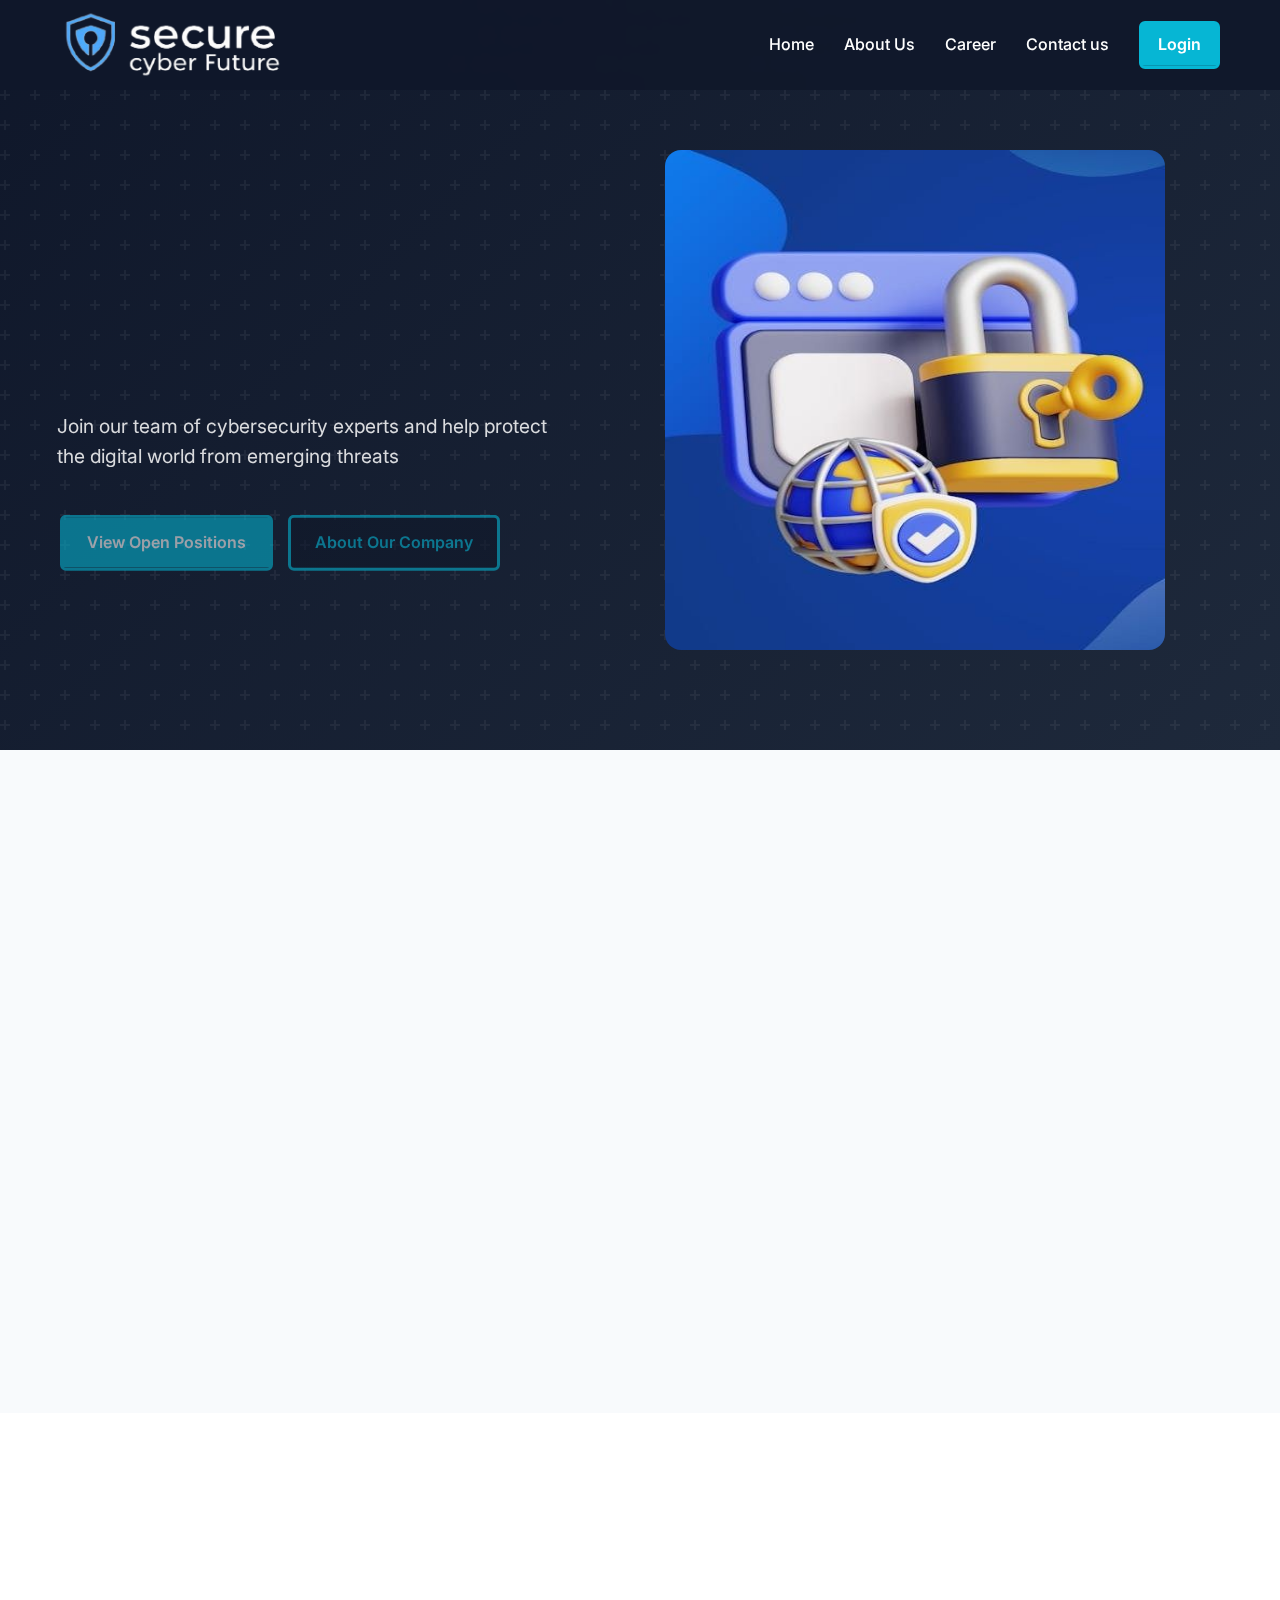
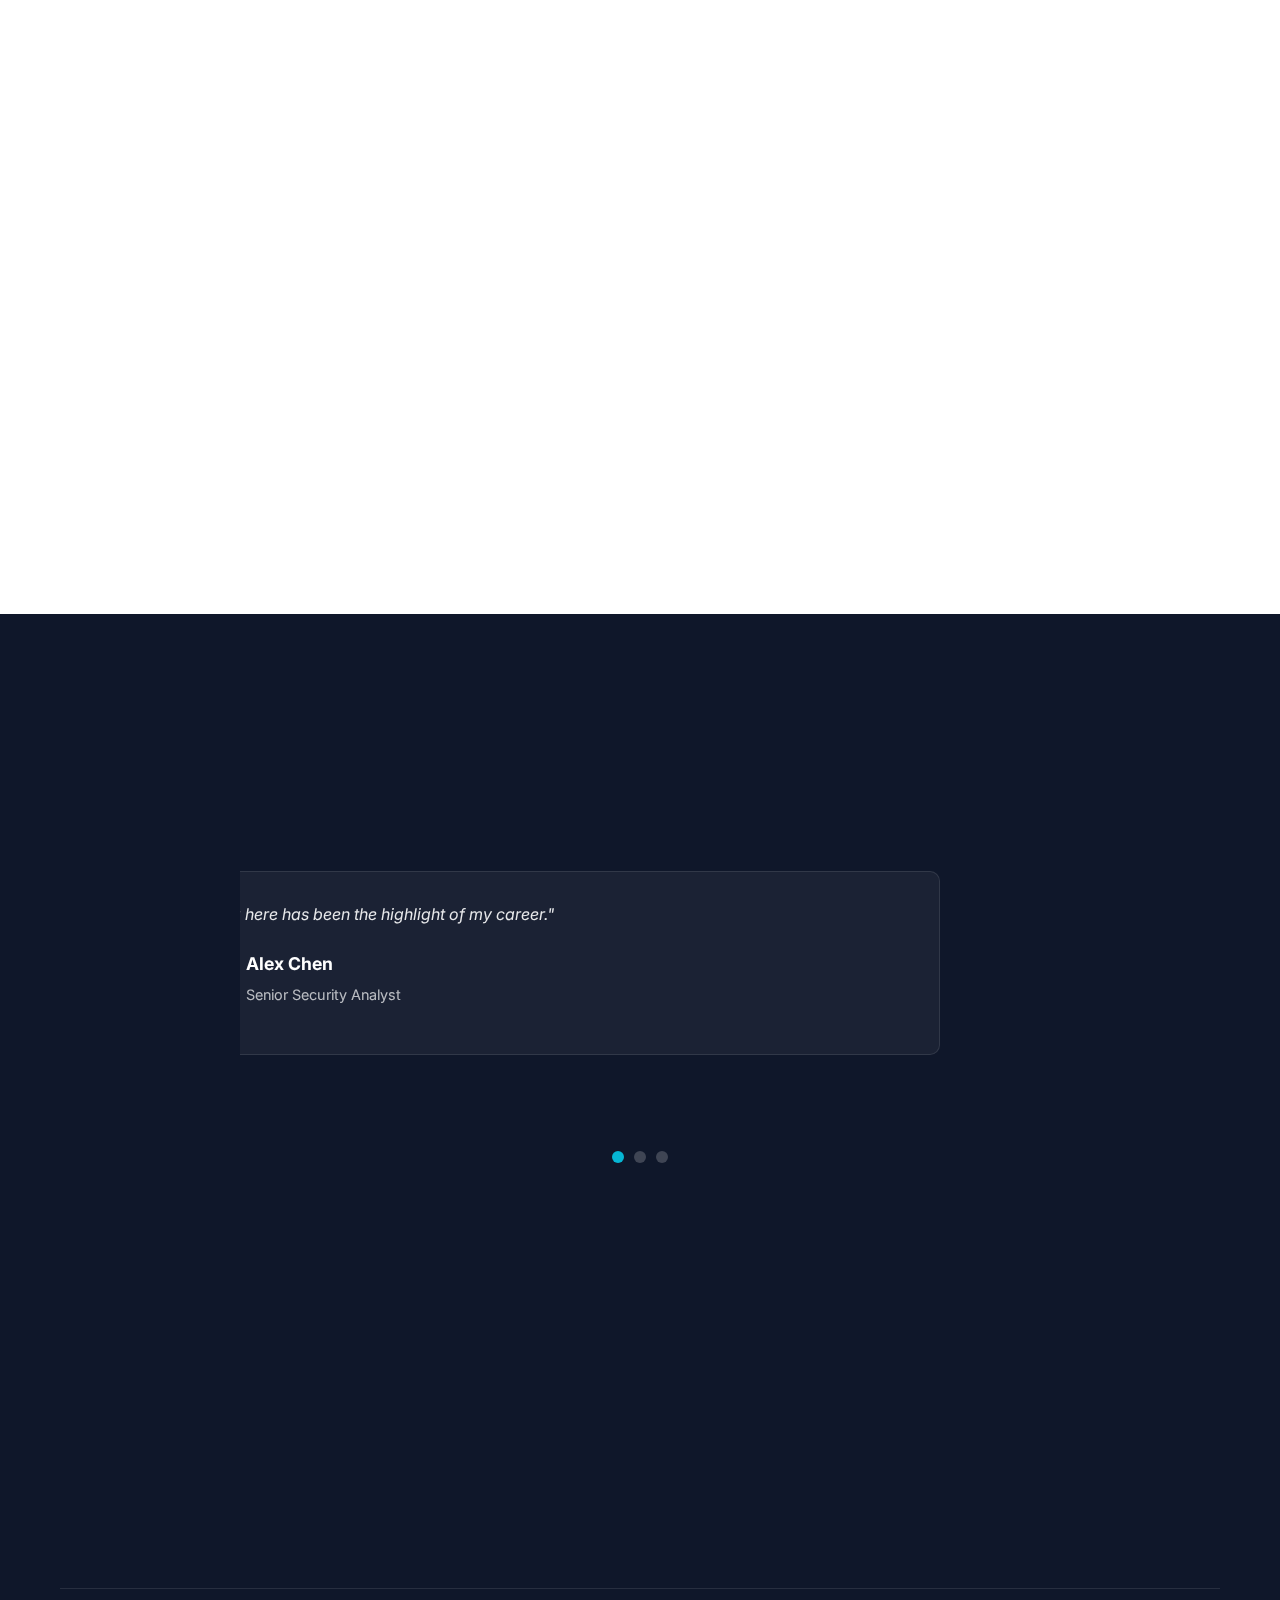
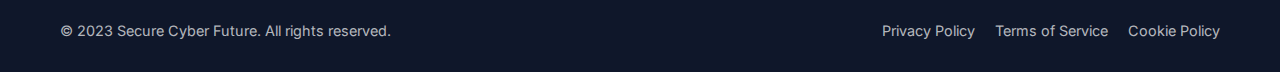
==== commit c87e3768: "Add files via upload" ====
--- a/CSF_Website/index.html
+++ b/CSF_Website/index.html
@@ -1,21 +1,23 @@
 <!DOCTYPE html>
 <html lang="en">
+
 <head>
     <meta charset="UTF-8">
     <meta name="viewport" content="width=device-width, initial-scale=1.0">
     <link rel="icon" href="img/icon.png" type="image/icon type">
     <title>Secure Cyber Future - Home</title>
-    
+
     <!-- Animation Frameworks -->
     <link href="https://unpkg.com/aos@2.3.1/dist/aos.css" rel="stylesheet">
-    <link rel="stylesheet" href="https://cdnjs.cloudflare.com/ajax/libs/animate.css/4.1.1/animate.min.css"/>
+    <link rel="stylesheet" href="https://cdnjs.cloudflare.com/ajax/libs/animate.css/4.1.1/animate.min.css" />
     
     <!-- Your Existing Styles -->
     <link rel="stylesheet" href="css/style.css">
     <link rel="stylesheet" href="https://cdnjs.cloudflare.com/ajax/libs/font-awesome/6.4.0/css/all.min.css">
     <link href="https://fonts.googleapis.com/css2?family=Inter:wght@300;400;500;600;700&display=swap" rel="stylesheet">
-    
+
 </head>
+
 <body>
     <!-- Animated Header -->
     <header class="h-10vh" data-aos="fade-down" data-aos-duration="500">
@@ -25,13 +27,11 @@
             </div>
             <nav>
                 <ul class="nav-links">
-                    <li><a href="index.html" class="active animate__animated animate__fadeIn">Home</a></li>
-                    <li><a href="about.html" class="animate__animated animate__fadeIn animate__delay-1s">About Us</a></li>
-                    <li><a href="career.html" class="animate__animated animate__fadeIn animate__delay-2s">Career</a></li>
-                    <li><a href="contact.html" class="animate__animated animate__fadeIn animate__delay-3s">Contact us</a></li>
-                    <li class="nav-btn animate__animated animate__fadeIn animate__delay-4s">
-                        <a href="login.html" class="btn btn-primary-dark pulse-effect">Login</a>
-                    </li>
+                    <li><a href="index.html">Home</a></li>
+                    <li><a href="about.html">About Us</a></li>
+                    <li><a href="career.html">Career</a></li>
+                    <li><a href="contact.html">Contact us</a></li>
+                    <li class="nav-btn"><a href="login.html" class="btn btn-primary-dark">Login</a></li>
                 </ul>
                 <div class="mobile-menu-btn">
                     <span></span>
@@ -46,11 +46,15 @@
     <section class="hero">
         <div class="container">
             <div class="hero-content" data-aos="fade-right" data-aos-duration="800">
-                <h1 class="animate__animated animate__fadeInDown">Secure the Future.<br><span class="highlight animate__animated animate__fadeIn animate__delay-1s">Build Your Cyber Career</span></h1>
-                <p class="animate__animated animate__fadeIn animate__delay-2s">Join our team of cybersecurity experts and help protect the digital world from emerging threats.</p>
-                <div class="hero-buttons animate__animated animate__fadeInUp animate__delay-3s">
-                    <a href="career.html" class="btn btn-primary-dark animate-float">View Open Positions</a>
-                    <a href="about.html" class="btn btn-secondary-dark animate-float" style="animation-delay: 0.3s">About Our Company</a>
+                <h1 class="animate__animated animate__fadeInDown">Secure the Future<br><span
+                        class="highlight animate__animated animate__fadeIn animate">Build Your Cyber
+                        Career</span></h1>
+                <p class="animate__animated animate__fadeIn animate">Join our team of cybersecurity experts
+                    and help protect the digital world from emerging threats</p>
+                <div class="hero-buttons animate__animated animate__fadeInUp animate__delay-1s">
+                    <a href="career.html" class="btn btn-primary-dark">View Open Positions</a>
+                    <a href="about.html" class="btn btn-secondary-dark" style="animation-delay: 0.3s">About Our
+                        Company</a>
                 </div>
                 <div class="hero-stats animate__animated animate__fadeIn animate__delay-4s">
                     <div class="stat">
@@ -67,8 +71,10 @@
                     </div>
                 </div>
             </div>
-            <div class="home-banner animate__animated animate__fadeInRight" data-aos="fade-left" data-aos-duration="800">
-                <img src="img/home-banner.jpg" alt="Cybersecurity team" height="500px" width="500px" class="animate-float" style="animation-delay: 0.5s">
+            <div class="home-banner animate__animated animate__fadeInRight" data-aos="fade-left"
+                data-aos-duration="800">
+                <img src="img/home-banner.jpg" alt="Cybersecurity team" height="500px" width="500px"
+                    class="animate-float" style="animation-delay: 0.5s">
             </div>
         </div>
     </section>
@@ -78,7 +84,8 @@
         <div class="container">
             <div class="section-header" data-aos="fade-up">
                 <h2 class="animate__animated animate__fadeIn">Featured Positions</h2>
-                <p class="animate__animated animate__fadeIn animate__delay-1s">Join our team of cybersecurity experts</p>
+                <p class="animate__animated animate__fadeIn animate__delay-1s">Join our team of cybersecurity experts
+                </p>
             </div>
             <div class="job-list">
                 <div class="job-card animate__animated animate__fadeInUp" data-aos="fade-up" data-aos-delay="100">
@@ -117,7 +124,7 @@
                     <p>Design and implement security controls for cloud.</p>
                 </div>
             </div>
-            <div class="view-all animate__animated animate__fadeIn" data-aos="fade-up" data-aos-delay="400">
+            <div class="view-all animate__animated animate__fadeIn" data-aos="fade-up" data-aos-delay="100">
                 <a href="careers.html" class="btn-text">View all open positions <i class="fas fa-arrow-right"></i></a>
             </div>
         </div>
@@ -128,7 +135,8 @@
         <div class="container">
             <div class="section-header" data-aos="fade-up">
                 <h2 class="animate__animated animate__fadeIn">Why Join Us</h2>
-                <p class="animate__animated animate__fadeIn animate__delay-1s">Solving challenging cybersecurity problems</p>
+                <p class="animate__animated animate__fadeIn animate__delay-1s">Solving challenging cybersecurity
+                    problems</p>
             </div>
             <div class="benefits-grid">
                 <div class="benefit-card animate__animated animate__zoomIn" data-aos="zoom-in" data-aos-delay="100">
@@ -177,58 +185,79 @@
         </div>
     </section>
 
-    <!-- Testimonials Section -->
     <section class="testimonials">
         <div class="container">
-            <div class="section-header" data-aos="fade-up">
-                <h2 class="animate__animated animate__fadeIn">What Our Team Says</h2>
-                <p class="animate__animated animate__fadeIn animate__delay-1s">Hear from our cybersecurity professionals</p>
-            </div>
-            <div class="testimonial-slider overflow-hidden">
-                <div class="testimonial-card active animate__animated animate__fadeInRight" data-aos="fade-right">
-                    <div class="testimonial-quote">
-                        <p>"Working here has been the highlight of my career."</p>
-                    </div>
-                    <div class="testimonial-author">
-                        <img src="https://placehold.co/100x100/1e293b/e2e8f0?text=AC" alt="Alex Chen">
-                        <div>
-                            <h4>Alex Chen</h4>
-                            <p>Senior Security Analyst</p>
-                        </div>
-                    </div>
-                </div>
-                <div class="testimonial-card animate__animated animate__fadeInRight" data-aos="fade-right" data-aos-delay="100">
-                    <div class="testimonial-quote">
-                        <p>"I've grown more in two years than five elsewhere."</p>
-                    </div>
-                    <div class="testimonial-author">
-                        <img src="https://placehold.co/100x100/1e293b/e2e8f0?text=SJ" alt="Sarah Johnson">
-                        <div>
-                            <h4>Sarah Johnson</h4>
-                            <p>Penetration Tester</p>
-                        </div>
-                    </div>
-                </div>
-                <div class="testimonial-card animate__animated animate__fadeInRight" data-aos="fade-right" data-aos-delay="200">
-                    <div class="testimonial-quote">
-                        <p>"The work-life balance has been game-changing."</p>
-                    </div>
-                    <div class="testimonial-author">
-                        <img src="https://placehold.co/100x100/1e293b/e2e8f0?text=MR" alt="Michael Rodriguez">
-                        <div>
-                            <h4>Michael Rodriguez</h4>
-                            <p>Cloud Security Engineer</p>
-                        </div>
-                    </div>
-                </div>
-            </div>
-            <div class="testimonial-controls">
-                <button class="testimonial-dot active" data-index="0"></button>
-                <button class="testimonial-dot" data-index="1"></button>
-                <button class="testimonial-dot" data-index="2"></button>
-            </div>
-        </div>
-    </section>
+          <div class="section-header" data-aos="fade-up">
+            <h2 class="animate_animated animate_fadeIn">What Our Team Says</h2>
+            <p class="animate_animated animatefadeIn animate_delay-1s">
+              Hear from our cybersecurity professionals
+            </p>
+          </div>
+          <div class="testimonial-slider overflow-hidden">
+            <div
+              class="testimonial-card active animate_animated animate_fadeInRight"
+              data-aos="fade-right"
+            >
+              <div class="testimonial-quote">
+                <p>"Working here has been the highlight of my career."</p>
+              </div>
+              <div class="testimonial-author">
+                <img
+                  src="https://placehold.co/100x100/1e293b/e2e8f0?text=AC"
+                  alt="Alex Chen"
+                />
+                <div>
+                  <h4>Alex Chen</h4>
+                  <p>Senior Security Analyst</p>
+                </div>
+              </div>
+            </div>
+            <div
+              class="testimonial-card animate_animated animate_fadeInRight"
+              data-aos="fade-right"
+              data-aos-delay="100"
+            >
+              <div class="testimonial-quote">
+                <p>"I've grown more in two years than five elsewhere."</p>
+              </div>
+              <div class="testimonial-author">
+                <img
+                  src="https://placehold.co/100x100/1e293b/e2e8f0?text=SJ"
+                  alt="Sarah Johnson"
+                />
+                <div>
+                  <h4>Sarah Johnson</h4>
+                  <p>Penetration Tester</p>
+                </div>
+              </div>
+            </div>
+            <div
+              class="testimonial-card animate_animated animate_fadeInRight"
+              data-aos="fade-right"
+              data-aos-delay="200"
+            >
+              <div class="testimonial-quote">
+                <p>"The work-life balance has been game-changing."</p>
+              </div>
+              <div class="testimonial-author">
+                <img
+                  src="https://placehold.co/100x100/1e293b/e2e8f0?text=MR"
+                  alt="Michael Rodriguez"
+                />
+                <div>
+                  <h4>Michael Rodriguez</h4>
+                  <p>Cloud Security Engineer</p>
+                </div>
+              </div>
+            </div>
+          </div>
+          <div class="testimonial-controls">
+            <button class="testimonial-dot active" data-index="0"></button>
+            <button class="testimonial-dot" data-index="1"></button>
+            <button class="testimonial-dot" data-index="2"></button>
+          </div>
+        </div>
+      </section>
 
     <!-- Footer with Animated Columns -->
     <footer>
@@ -296,12 +325,144 @@
             <button class="btn btn-primary close-btn">Close</button>
         </div>
     </div>
-<!-- JavaScript Libraries -->
-<script src="https://unpkg.com/aos@2.3.1/dist/aos.js"></script>
-<script src="https://cdnjs.cloudflare.com/ajax/libs/gsap/3.11.4/gsap.min.js"></script>
-<script src="https://cdnjs.cloudflare.com/ajax/libs/gsap/3.11.4/ScrollTrigger.min.js"></script>
-<script src="js/script.js"></script>
-<script src="js/index.js"></script>
-<!-- Animation Initialization -->
+    <!-- JavaScript Libraries -->
+    <script src="https://unpkg.com/aos@2.3.1/dist/aos.js"></script>
+    <script src="https://cdnjs.cloudflare.com/ajax/libs/gsap/3.11.4/gsap.min.js"></script>
+    <script src="https://cdnjs.cloudflare.com/ajax/libs/gsap/3.11.4/ScrollTrigger.min.js"></script>
+    <script src="js/script.js"></script>
+    <script src="js/index.js"></script>
+    <!-- Animation Initialization -->
+
+
+    <script>
+        document.addEventListener('DOMContentLoaded', function() {
+            const testimonialCards = document.querySelectorAll('.testimonial-card');
+            const testimonialDots = document.querySelectorAll('.testimonial-dot');
+            let currentIndex = 0;
+            let autoScrollInterval;
+            const scrollDelay = 5000; // 5 seconds between transitions
+            let isAutoScrolling = true;
+            const transitionDuration = 500; // Match this with your CSS transition time
+        
+            // Enhanced showTestimonial function with smooth scrolling
+            function showTestimonial(index, isAuto = false) {
+                // Wrap around if index is out of bounds
+                if (index >= testimonialCards.length) {
+                    currentIndex = 0;
+                } else if (index < 0) {
+                    currentIndex = testimonialCards.length - 1;
+                } else {
+                    currentIndex = index;
+                }
+        
+                // Add smooth transition
+                testimonialCards.forEach((card, i) => {
+                    card.style.transition = `opacity ${transitionDuration/1000}s ease, transform ${transitionDuration/1000}s ease`;
+                    if (i === currentIndex) {
+                        card.classList.add('active');
+                        card.style.opacity = '1';
+                        card.style.transform = 'translateX(0)';
+                    } else {
+                        card.classList.remove('active');
+                        card.style.opacity = '0';
+                        // Optional: Slide effect - comment out if you prefer fade only
+                        card.style.transform = i < currentIndex ? 'translateX(-100%)' : 'translateX(100%)';
+                    }
+                });
+        
+                // Update dots
+                testimonialDots.forEach((dot, i) => {
+                    dot.classList.toggle('active', i === currentIndex);
+                });
+        
+                // Handle auto-scroll behavior
+                if (!isAuto) {
+                    pauseAutoScroll();
+                    // Restart auto-scroll after longer delay when manually changed
+                    setTimeout(resumeAutoScroll, scrollDelay * 2);
+                }
+            }
+        
+            // Auto-scroll control functions
+            function startAutoScroll() {
+                if (!isAutoScrolling) return;
+                clearInterval(autoScrollInterval);
+                autoScrollInterval = setInterval(() => {
+                    showTestimonial(currentIndex + 1, true);
+                }, scrollDelay);
+            }
+        
+            function pauseAutoScroll() {
+                isAutoScrolling = false;
+                clearInterval(autoScrollInterval);
+            }
+        
+            function resumeAutoScroll() {
+                isAutoScrolling = true;
+                startAutoScroll();
+            }
+        
+            // Initialize navigation dots
+            testimonialDots.forEach((dot, index) => {
+                dot.addEventListener('click', () => {
+                    showTestimonial(index);
+                });
+            });
+        
+            // Add keyboard navigation
+            document.addEventListener('keydown', (e) => {
+                if (e.key === 'ArrowLeft') {
+                    pauseAutoScroll();
+                    showTestimonial(currentIndex - 1);
+                } else if (e.key === 'ArrowRight') {
+                    pauseAutoScroll();
+                    showTestimonial(currentIndex + 1);
+                }
+            });
+        
+            // Start auto-scroll initially
+            startAutoScroll();
+        
+            // Pause on hover (if container exists)
+            const testimonialContainer = document.querySelector('.testimonials-container');
+            if (testimonialContainer) {
+                testimonialContainer.addEventListener('mouseenter', pauseAutoScroll);
+                testimonialContainer.addEventListener('mouseleave', resumeAutoScroll);
+                
+                // Touch events for mobile devices
+                testimonialContainer.addEventListener('touchstart', pauseAutoScroll);
+                testimonialContainer.addEventListener('touchend', () => {
+                    setTimeout(resumeAutoScroll, scrollDelay);
+                });
+            }
+        
+            // Optional: Add swipe support for touch devices
+            let touchStartX = 0;
+            let touchEndX = 0;
+            
+            document.addEventListener('touchstart', (e) => {
+                touchStartX = e.changedTouches[0].screenX;
+            }, {passive: true});
+        
+            document.addEventListener('touchend', (e) => {
+                touchEndX = e.changedTouches[0].screenX;
+                handleSwipe();
+            }, {passive: true});
+        
+            function handleSwipe() {
+                if (Math.abs(touchEndX - touchStartX) < 50) return; // Ignore small movements
+                
+                pauseAutoScroll();
+                if (touchEndX < touchStartX) {
+                    // Swipe left - next
+                    showTestimonial(currentIndex + 1);
+                } else {
+                    // Swipe right - previous
+                    showTestimonial(currentIndex - 1);
+                }
+            }
+        });
+        </script>
 </body>
-</html>
+
+</html>--- a/CSF_Website/css/style.css
+++ b/CSF_Website/css/style.css
@@ -662,6 +662,7 @@
 .testimonial-author {
     display: flex;
     align-items: center;
+    margin-bottom: 1rem;
 }
 
 .testimonial-author img {
@@ -1046,6 +1047,24 @@
         gap: 15px;
     }
 }
+        /* Additional Animation Styles */
+        .animate-float {
+            animation: float 6s ease-in-out infinite;
+        }
+        @keyframes float {
+            0%, 100% { transform: translateY(0); }
+            50% { transform: translateY(-20px); }
+        }
+        
+        .pulse-effect {
+            animation: pulse 2s infinite;
+        }
+        @keyframes pulse {
+            0% { transform: scale(1); }
+            50% { transform: scale(1.05); }
+            100% { transform: scale(1); }
+        }
+    
 
 @media (max-width: 576px) {
     .hero h1 {
